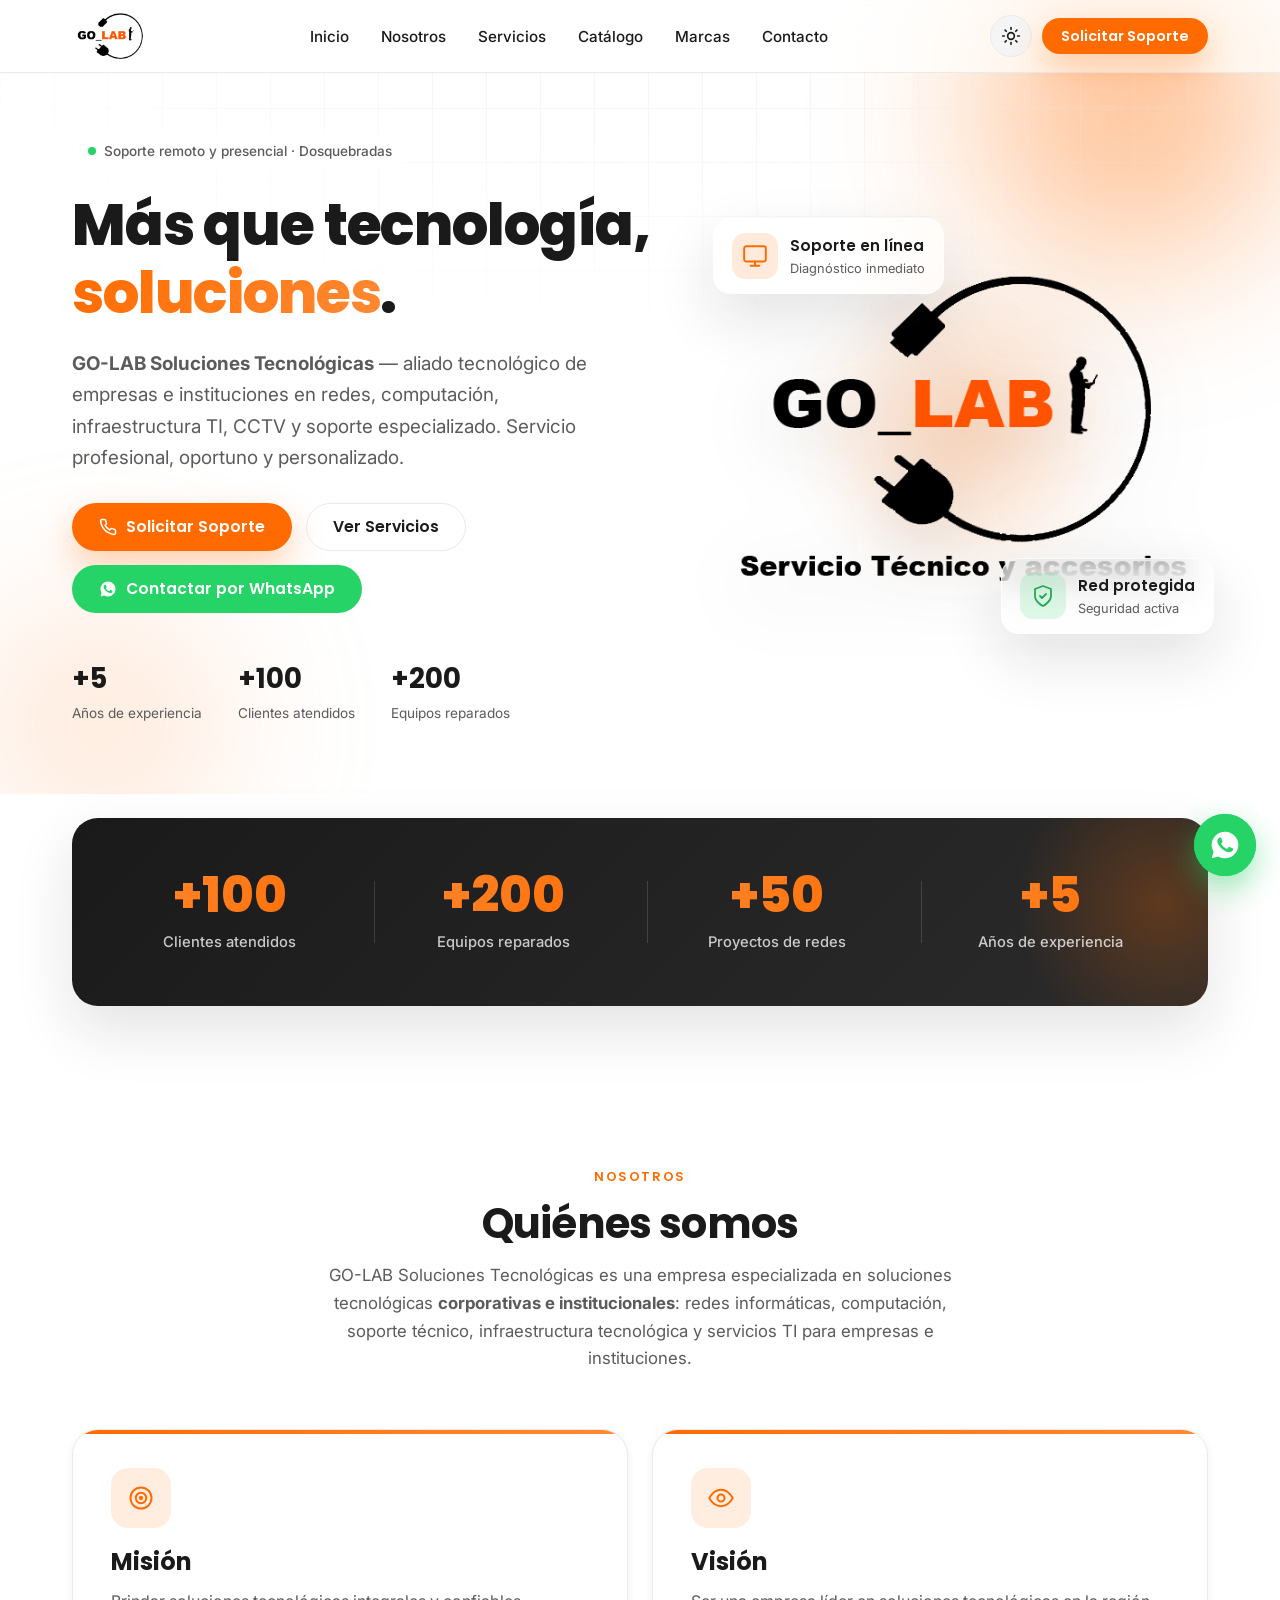
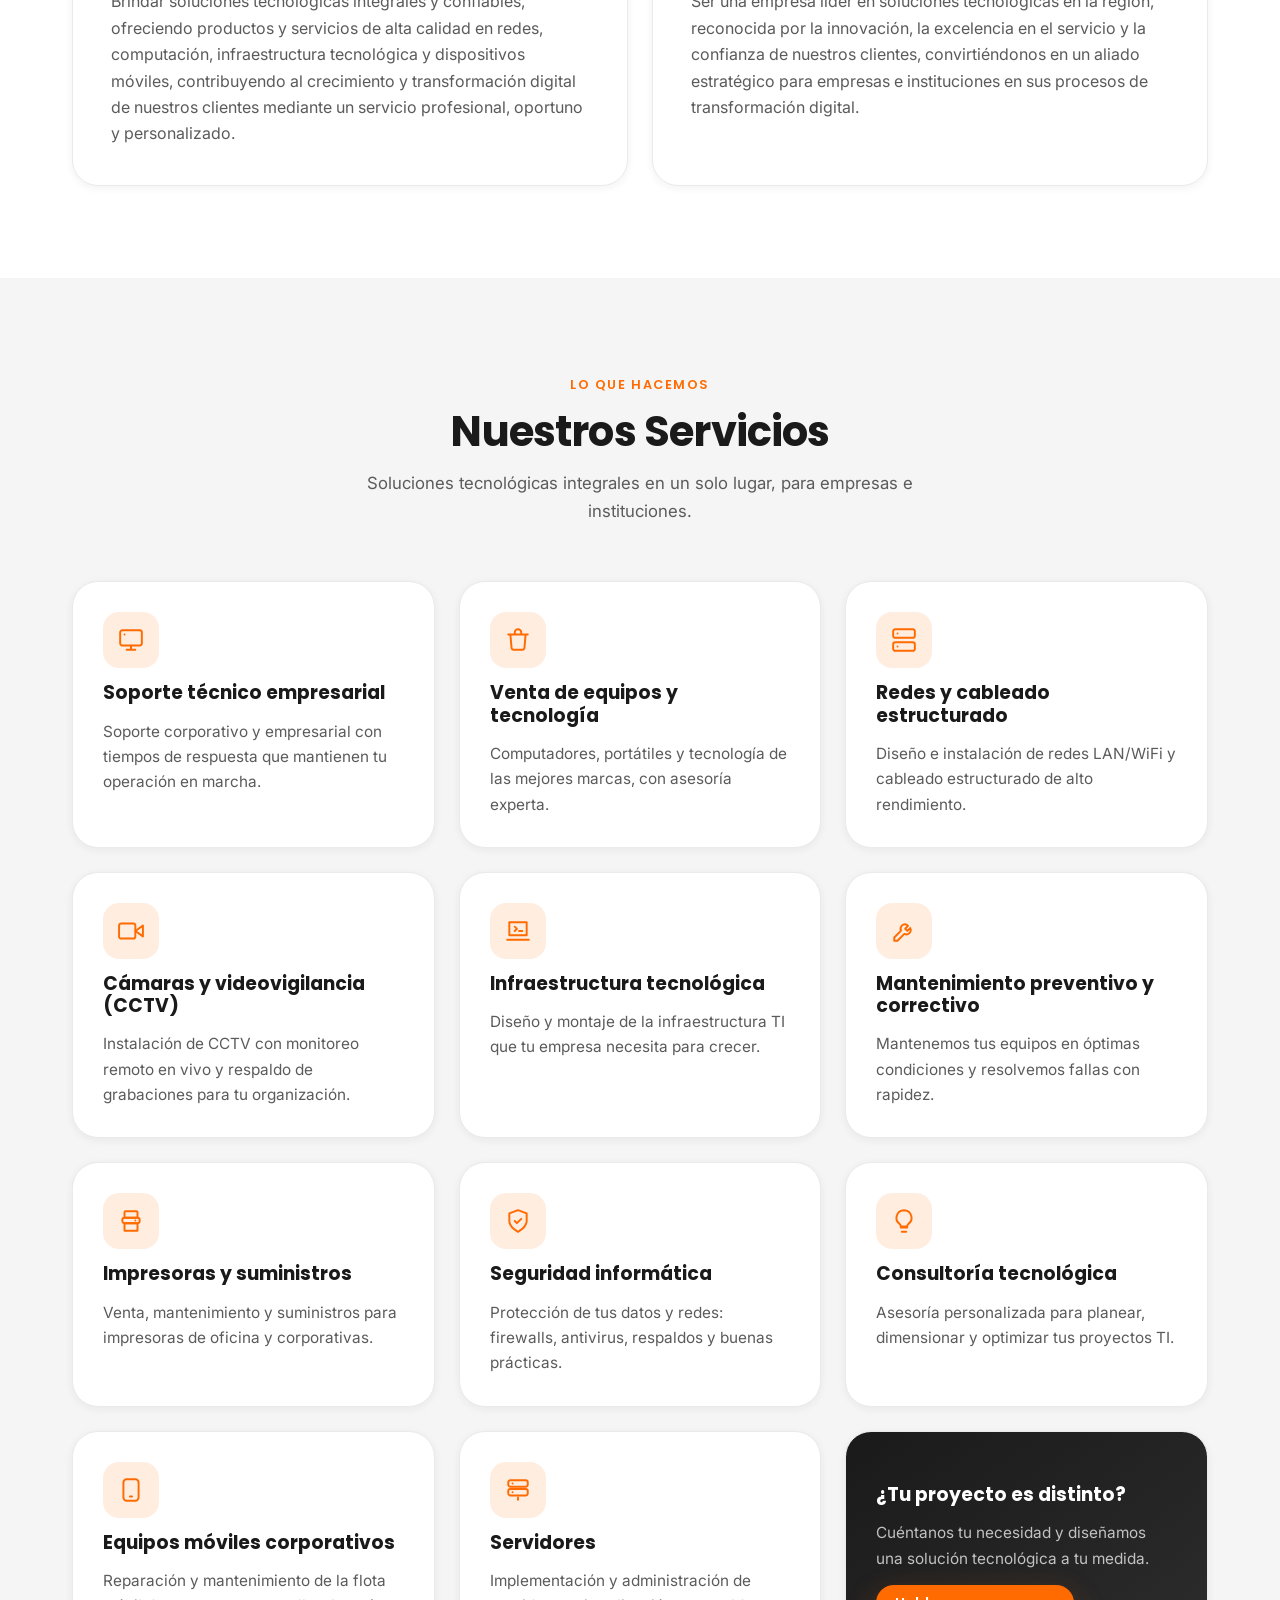
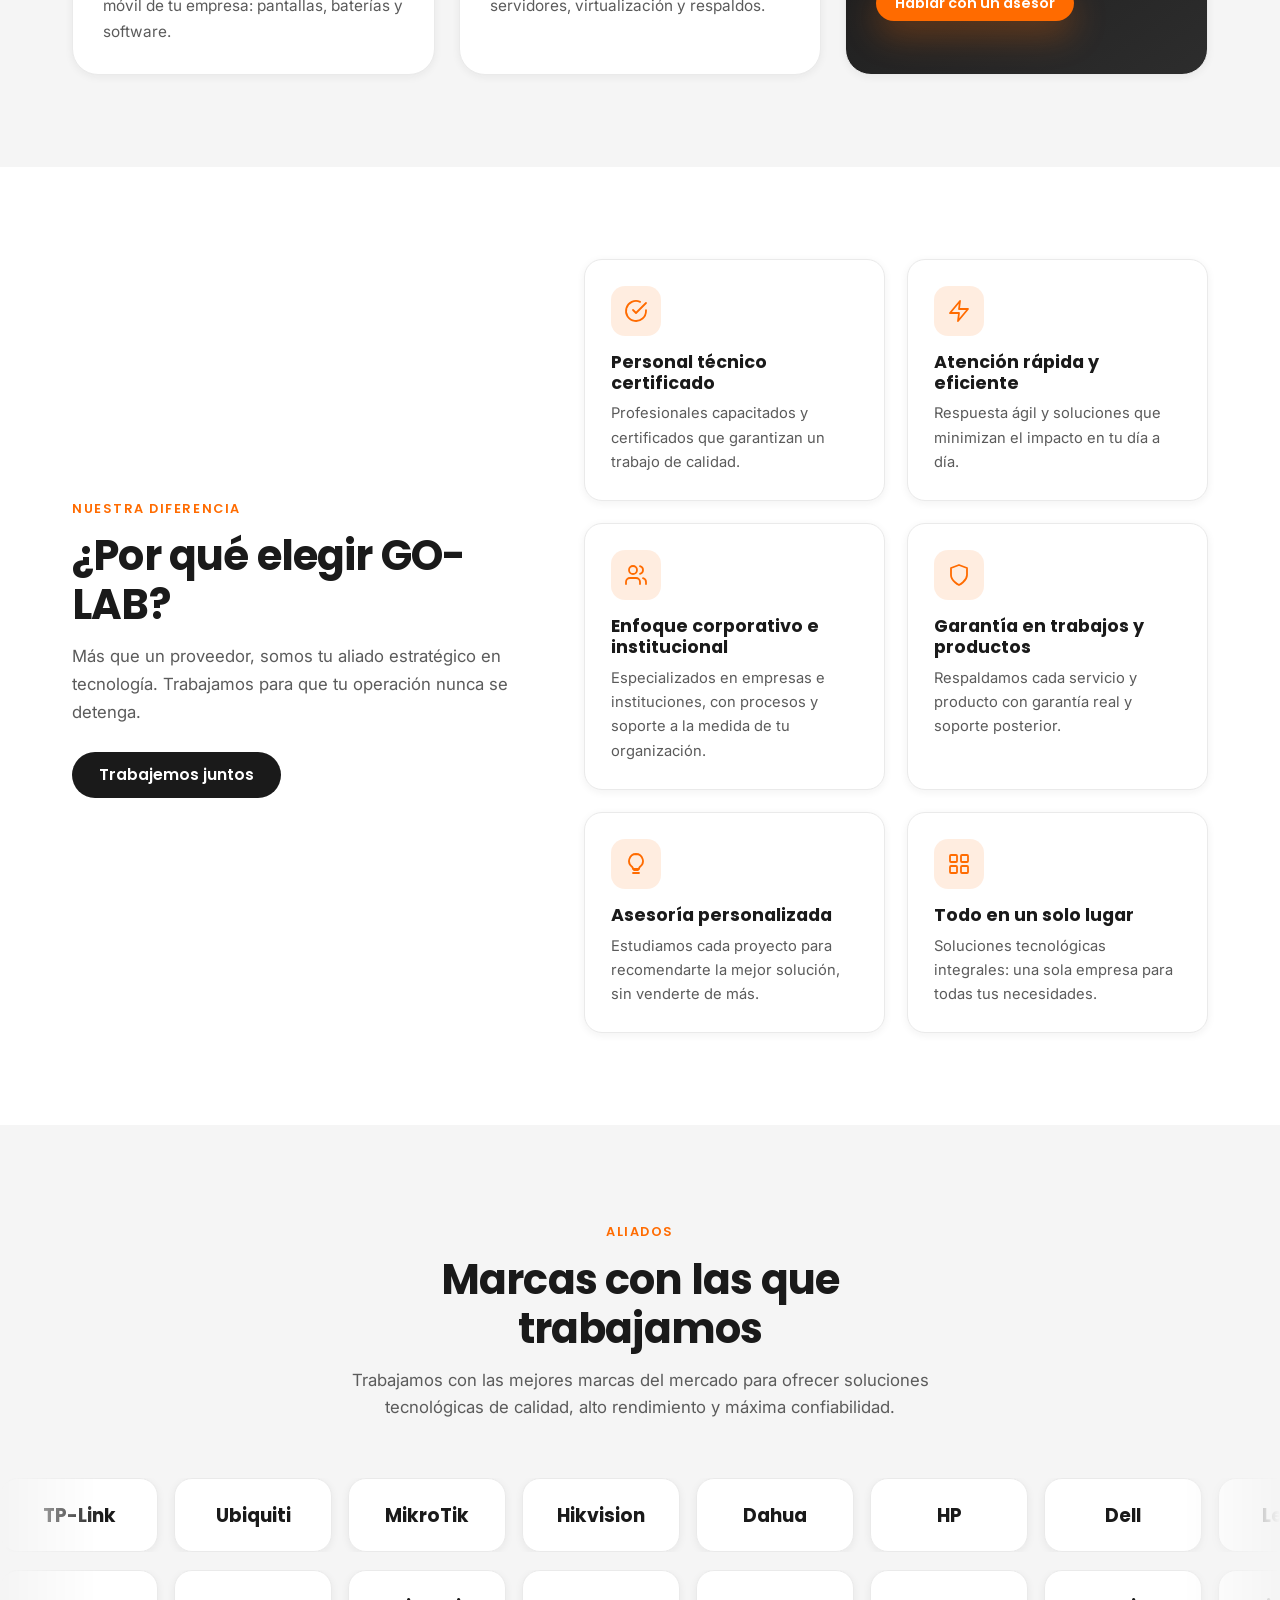
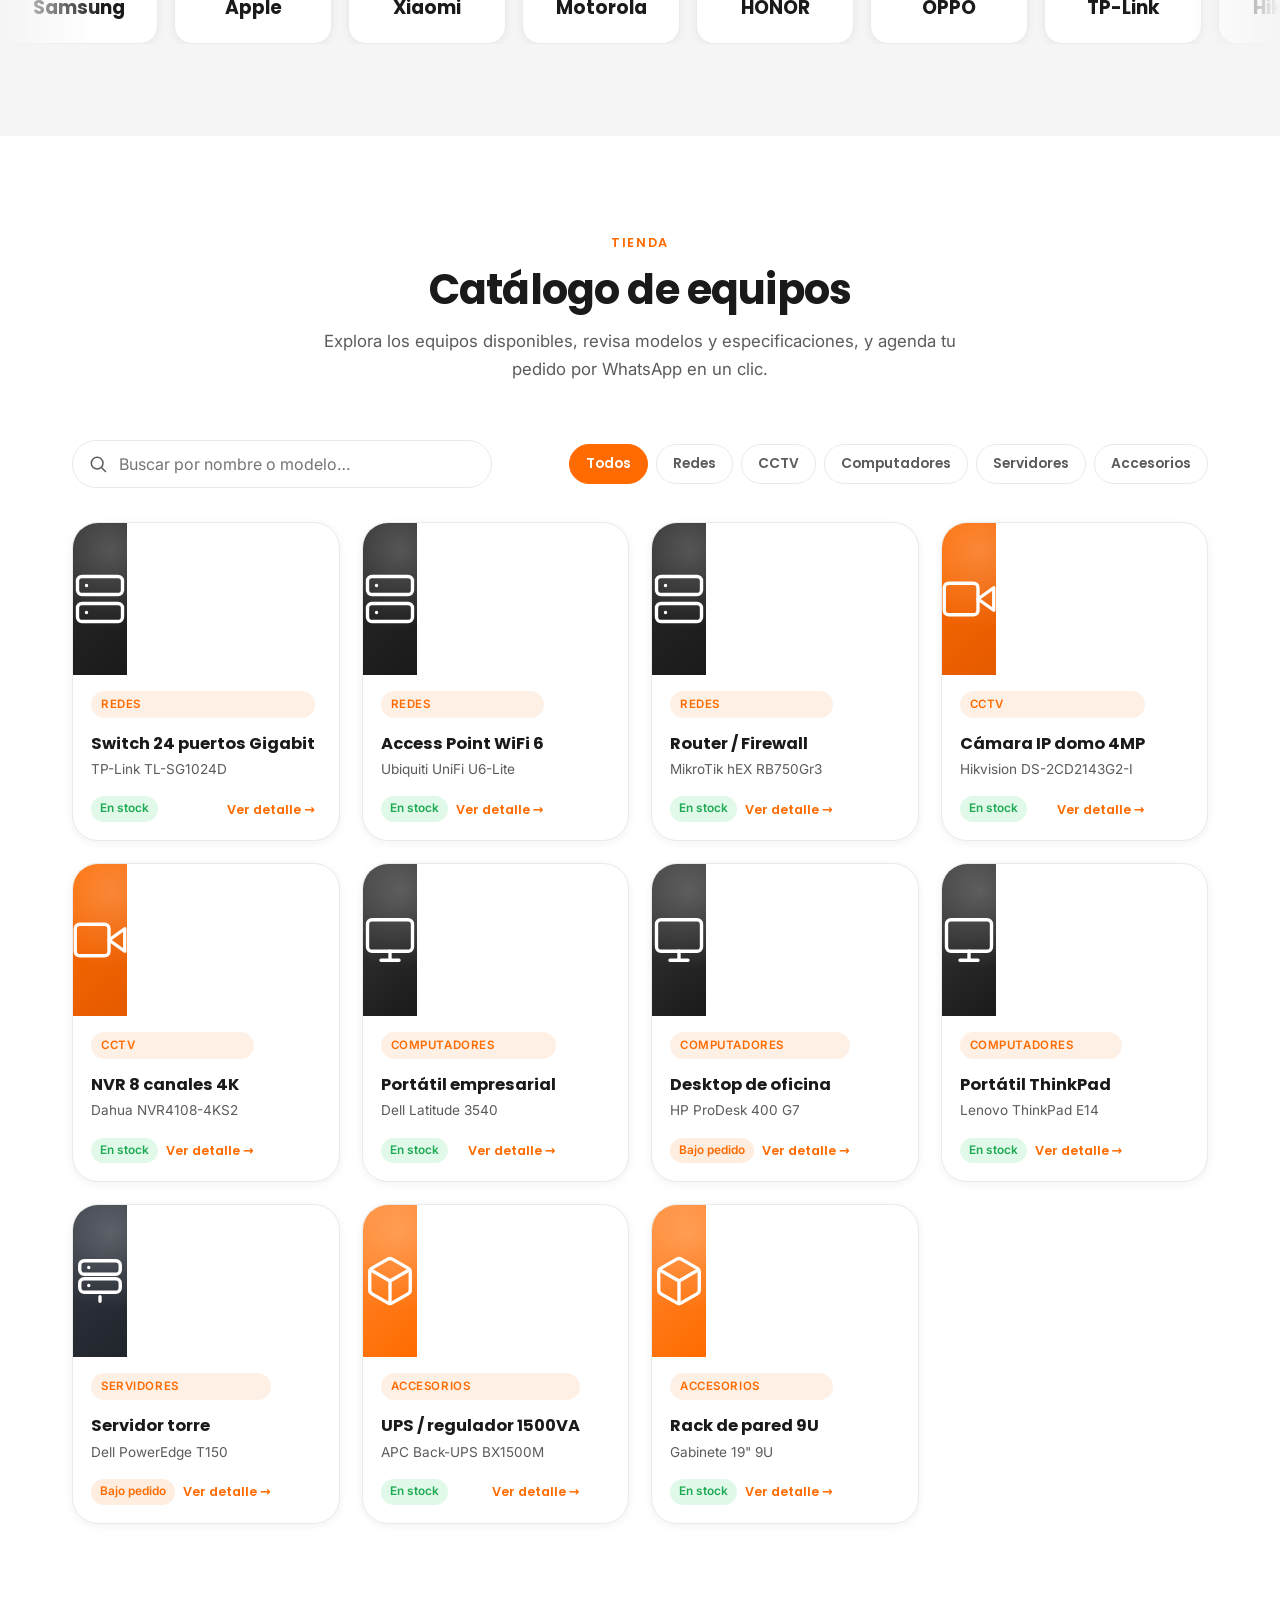
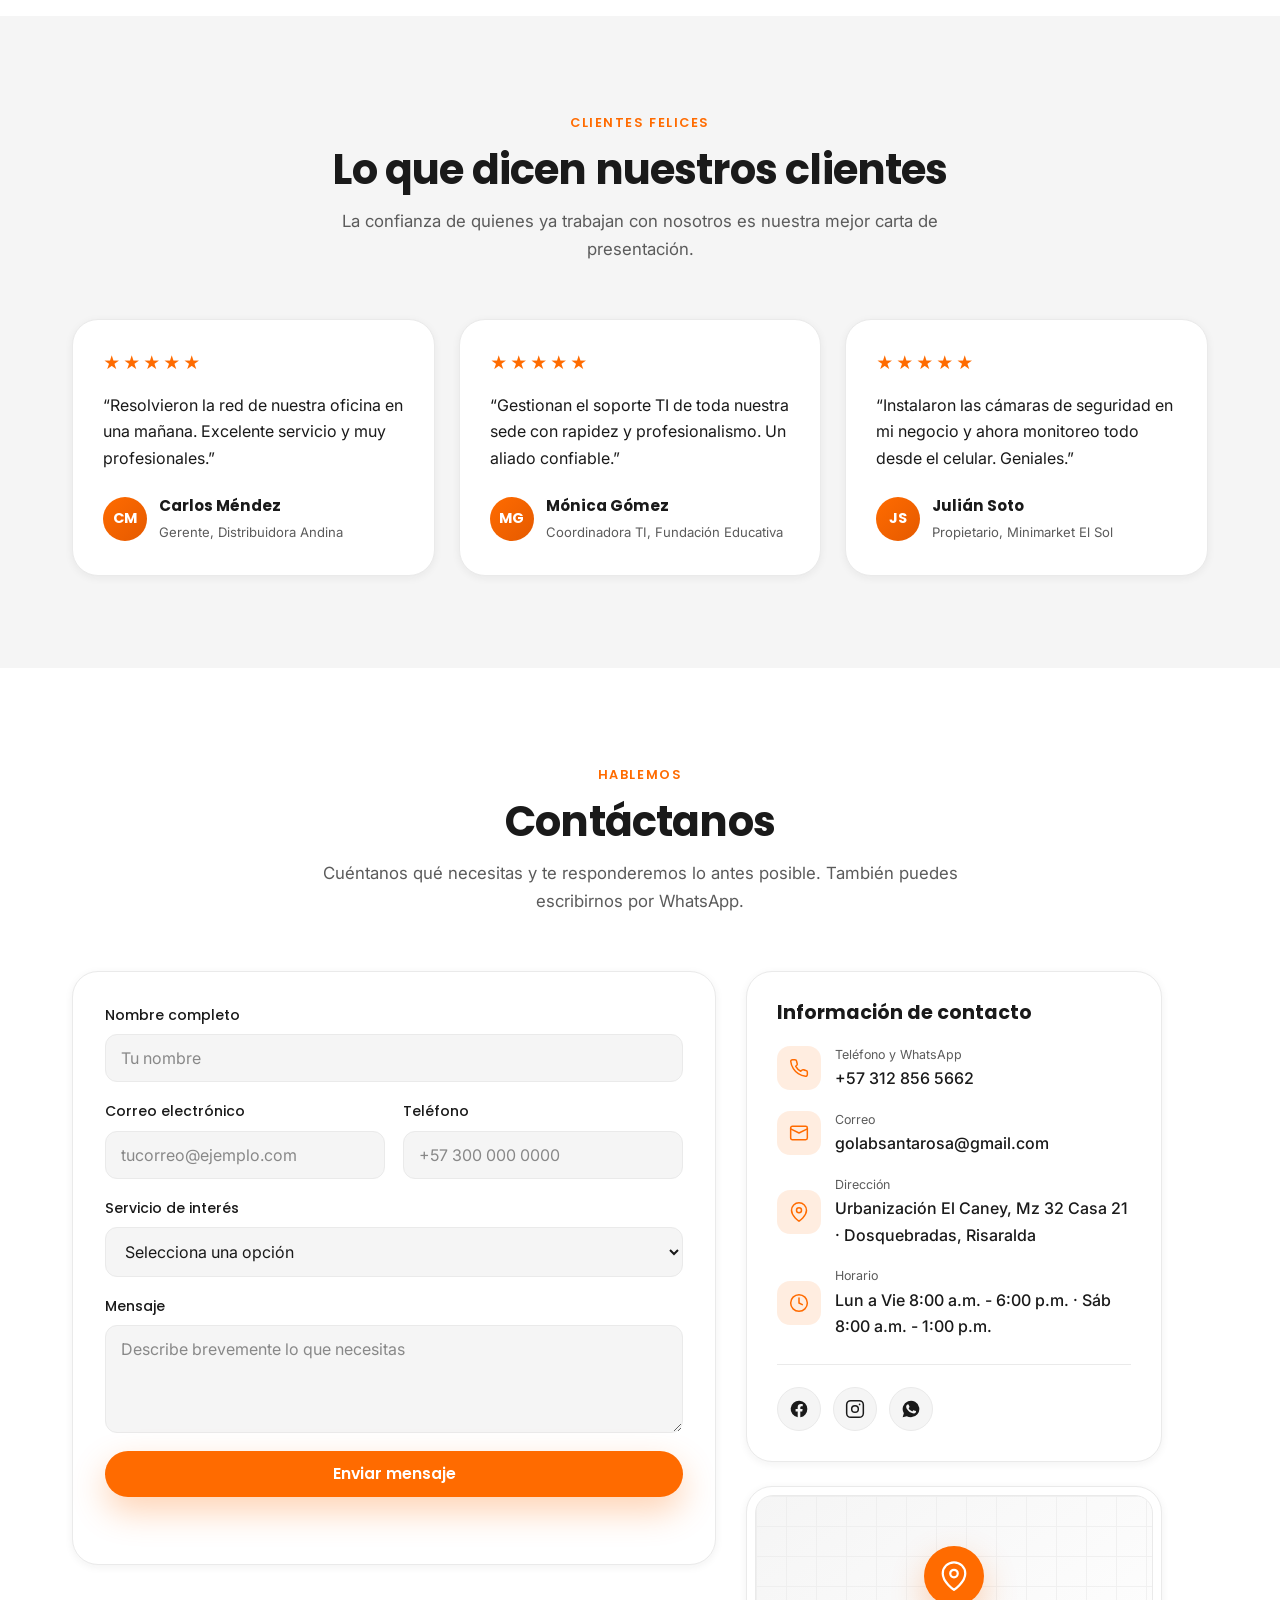
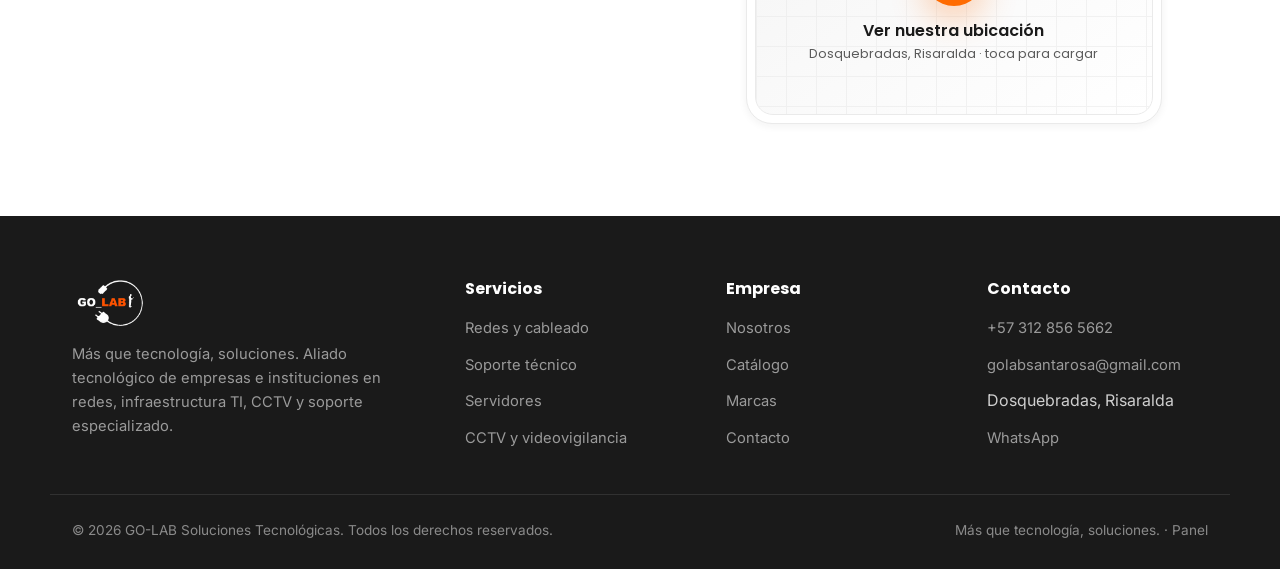
==== index.html @ 3b5069f9 "Sitio web GO-LAB Soluciones Tecnológicas Co-Authored-By: Claude Opus 4.8 <noreply@anthropic.com>" ====
<!DOCTYPE html>
<html lang="es" data-theme="light">
<head>
    <meta charset="UTF-8">
    <meta name="viewport" content="width=device-width, initial-scale=1.0">
    <meta name="theme-color" content="#FF6B00">

    <!-- Marca JS activo + tema guardado lo antes posible (evita destello) -->
    <script>
        (function () {
            var d = document.documentElement;
            d.classList.add('js');
            try {
                var t = localStorage.getItem('golab-theme');
                if (!t) t = window.matchMedia('(prefers-color-scheme: dark)').matches ? 'dark' : 'light';
                d.setAttribute('data-theme', t);
            } catch (e) {}
        })();
    </script>

    <!-- SEO -->
    <title>GO-LAB Soluciones Tecnológicas | Redes, Computación y Soluciones Móviles</title>
    <meta name="description" content="GO-LAB Soluciones Tecnológicas: redes informáticas, computación, soporte técnico, servidores, seguridad informática, reparación de celulares y videovigilancia en Dosquebradas, Risaralda. Más que tecnología, soluciones.">
    <meta name="keywords" content="redes informáticas, soporte técnico, cableado estructurado, servidores, seguridad informática, reparación de celulares, cámaras de seguridad, videovigilancia, Dosquebradas, Risaralda, Pereira, GO-LAB">
    <meta name="author" content="GO-LAB Soluciones Tecnológicas">
    <link rel="canonical" href="https://www.go-lab.com.co/">

    <!-- Open Graph -->
    <meta property="og:type" content="website">
    <meta property="og:title" content="GO-LAB Soluciones Tecnológicas | Más que tecnología, soluciones">
    <meta property="og:description" content="Soluciones tecnológicas corporativas e institucionales: redes, computación, infraestructura, CCTV y servicios TI. Dosquebradas, Risaralda.">
    <meta property="og:locale" content="es_CO">
    <meta property="og:url" content="https://www.go-lab.com.co/">

    <!-- Twitter -->
    <meta name="twitter:card" content="summary_large_image">
    <meta name="twitter:title" content="GO-LAB Soluciones Tecnológicas">
    <meta name="twitter:description" content="Más que tecnología, soluciones.">

    <!-- Favicon (logo GO-LAB) -->
    <link rel="icon" type="image/png" href="assets/img/logo-mark-black.png">

    <!-- Fonts -->
    <link rel="preconnect" href="https://fonts.googleapis.com">
    <link rel="preconnect" href="https://fonts.gstatic.com" crossorigin>
    <link href="https://fonts.googleapis.com/css2?family=Inter:wght@400;500;600;700&family=Poppins:wght@500;600;700;800&display=swap" rel="stylesheet">

    <!-- Styles -->
    <link rel="stylesheet" href="assets/css/styles.css">

    <!-- Structured Data -->
    <script type="application/ld+json">
    {
      "@context": "https://schema.org",
      "@type": "LocalBusiness",
      "name": "GO-LAB Soluciones Tecnológicas",
      "slogan": "Más que tecnología, soluciones.",
      "description": "Empresa especializada en soluciones tecnológicas corporativas e institucionales: redes informáticas, computación, soporte técnico, infraestructura tecnológica, CCTV y servicios TI.",
      "email": "golabsantarosa@gmail.com",
      "telephone": "+573128565662",
      "priceRange": "$$",
      "address": {
        "@type": "PostalAddress",
        "streetAddress": "Urbanización El Caney, Manzana 32 Casa 21",
        "addressLocality": "Dosquebradas",
        "addressRegion": "Risaralda",
        "addressCountry": "CO"
      },
      "openingHoursSpecification": [
        { "@type": "OpeningHoursSpecification", "dayOfWeek": ["Monday","Tuesday","Wednesday","Thursday","Friday"], "opens": "08:00", "closes": "18:00" },
        { "@type": "OpeningHoursSpecification", "dayOfWeek": "Saturday", "opens": "08:00", "closes": "13:00" }
      ]
    }
    </script>
</head>
<body>
    <a class="skip-link" href="#inicio">Saltar al contenido</a>

    <!-- ===== Header / Navegación ===== -->
    <header class="header" id="header">
        <nav class="nav container" aria-label="Navegación principal">
            <a href="#inicio" class="brand" aria-label="GO-LAB Soluciones Tecnológicas - Inicio">
                <img class="brand__logo logo-img--light" src="assets/img/logo-mark-black.png" alt="GO-LAB Soluciones Tecnológicas" width="497" height="297">
                <img class="brand__logo logo-img--dark" src="assets/img/logo-mark-white.png" alt="" aria-hidden="true" width="497" height="297">
            </a>

            <ul class="nav__menu" id="navMenu">
                <li><a href="#inicio" class="nav__link">Inicio</a></li>
                <li><a href="#nosotros" class="nav__link">Nosotros</a></li>
                <li><a href="#servicios" class="nav__link">Servicios</a></li>
                <li><a href="#catalogo" class="nav__link">Catálogo</a></li>
                <li><a href="#marcas" class="nav__link">Marcas</a></li>
                <li><a href="#contacto" class="nav__link">Contacto</a></li>
            </ul>

            <div class="nav__actions">
                <button class="theme-toggle" id="themeToggle" type="button" aria-label="Cambiar tema claro/oscuro" title="Cambiar tema">
                    <svg class="icon-sun" viewBox="0 0 24 24" width="20" height="20" fill="none" stroke="currentColor" stroke-width="2" stroke-linecap="round"><circle cx="12" cy="12" r="4"/><path d="M12 2v2M12 20v2M4.9 4.9l1.4 1.4M17.7 17.7l1.4 1.4M2 12h2M20 12h2M4.9 19.1l1.4-1.4M17.7 6.3l1.4-1.4"/></svg>
                    <svg class="icon-moon" viewBox="0 0 24 24" width="20" height="20" fill="none" stroke="currentColor" stroke-width="2" stroke-linecap="round" stroke-linejoin="round"><path d="M21 12.8A9 9 0 1 1 11.2 3a7 7 0 0 0 9.8 9.8z"/></svg>
                </button>
                <a href="#contacto" class="btn btn--primary btn--sm nav__cta">Solicitar Soporte</a>
                <button class="nav__toggle" id="navToggle" type="button" aria-label="Abrir menú" aria-expanded="false" aria-controls="navMenu">
                    <span></span><span></span><span></span>
                </button>
            </div>
        </nav>
    </header>

    <main>
        <!-- ===== Hero ===== -->
        <section class="hero" id="inicio">
            <div class="hero__bg" aria-hidden="true">
                <span class="blob blob--1"></span>
                <span class="blob blob--2"></span>
                <span class="grid-overlay"></span>
            </div>

            <div class="container hero__inner">
                <div class="hero__content reveal">
                    <span class="badge">
                        <span class="badge__dot"></span> Soporte remoto y presencial · Dosquebradas
                    </span>
                    <h1 class="hero__title">
                        Más que tecnología, <span class="text-gradient">soluciones</span>.
                    </h1>
                    <p class="hero__subtitle">
                        <strong>GO-LAB Soluciones Tecnológicas</strong> — aliado tecnológico de empresas e instituciones en redes, computación, infraestructura TI, CCTV y soporte especializado. Servicio profesional, oportuno y personalizado.
                    </p>
                    <div class="hero__actions">
                        <a href="#contacto" class="btn btn--primary">
                            <svg viewBox="0 0 24 24" width="18" height="18" fill="none" stroke="currentColor" stroke-width="2" stroke-linecap="round" stroke-linejoin="round"><path d="M22 16.92v3a2 2 0 0 1-2.18 2 19.79 19.79 0 0 1-8.63-3.07 19.5 19.5 0 0 1-6-6 19.79 19.79 0 0 1-3.07-8.67A2 2 0 0 1 4.11 2h3a2 2 0 0 1 2 1.72c.13.96.36 1.9.7 2.81a2 2 0 0 1-.45 2.11L8.09 9.91a16 16 0 0 0 6 6l1.27-1.27a2 2 0 0 1 2.11-.45c.9.34 1.85.57 2.81.7A2 2 0 0 1 22 16.92z"/></svg>
                            Solicitar Soporte
                        </a>
                        <a href="#servicios" class="btn btn--ghost">Ver Servicios</a>
                        <a href="https://wa.me/573128565662?text=Hola,%20estoy%20interesado%20en%20sus%20servicios%20tecnológicos." target="_blank" rel="noopener" class="btn btn--whatsapp">
                            <svg viewBox="0 0 24 24" width="18" height="18" fill="currentColor" aria-hidden="true"><path d="M17.47 14.38c-.3-.15-1.74-.86-2-.95-.27-.1-.46-.15-.65.15-.2.3-.75.94-.92 1.13-.17.2-.34.22-.63.07-.3-.15-1.25-.46-2.38-1.47-.88-.78-1.47-1.75-1.64-2.05-.17-.3-.02-.46.13-.6.13-.14.3-.34.45-.52.15-.17.2-.3.3-.5.1-.2.05-.37-.02-.52-.08-.15-.65-1.58-.9-2.16-.24-.57-.48-.5-.65-.5h-.56c-.2 0-.5.07-.77.37-.26.3-1.01.99-1.01 2.41 0 1.42 1.04 2.8 1.18 2.99.15.2 2.05 3.12 4.96 4.38.69.3 1.23.48 1.65.62.7.22 1.33.19 1.83.12.56-.09 1.74-.71 1.98-1.4.25-.69.25-1.28.17-1.4-.07-.13-.27-.2-.56-.35zM12 22a10 10 0 0 1-5.1-1.39L2 22l1.41-4.86A10 10 0 1 1 12 22z"/></svg>
                            Contactar por WhatsApp
                        </a>
                    </div>

                    <ul class="hero__stats">
                        <li><strong>+5</strong><span>Años de experiencia</span></li>
                        <li><strong>+100</strong><span>Clientes atendidos</span></li>
                        <li><strong>+200</strong><span>Equipos reparados</span></li>
                    </ul>
                </div>

                <div class="hero__visual reveal">
                    <div class="logo-emblem">
                        <span class="logo-emblem__glow" aria-hidden="true"></span>
                        <img class="logo-emblem__img logo-img--light" src="assets/img/logo-full-black.png" alt="GO-LAB Soluciones Tecnológicas — Servicio Técnico y accesorios" width="497" height="340">
                        <img class="logo-emblem__img logo-img--dark" src="assets/img/logo-full-white.png" alt="" aria-hidden="true" width="497" height="340">
                    </div>

                    <div class="glass-card glass-card--float">
                        <div class="glass-card__icon">
                            <svg viewBox="0 0 24 24" width="26" height="26" fill="none" stroke="currentColor" stroke-width="1.8" stroke-linecap="round" stroke-linejoin="round"><rect x="2" y="3" width="20" height="14" rx="2"/><path d="M8 21h8M12 17v4"/></svg>
                        </div>
                        <div>
                            <p class="glass-card__title">Soporte en línea</p>
                            <p class="glass-card__text">Diagnóstico inmediato</p>
                        </div>
                    </div>

                    <div class="glass-card glass-card--float glass-card--secured">
                        <div class="glass-card__icon glass-card__icon--green">
                            <svg viewBox="0 0 24 24" width="24" height="24" fill="none" stroke="currentColor" stroke-width="1.8" stroke-linecap="round" stroke-linejoin="round"><path d="M12 22s8-4 8-10V5l-8-3-8 3v7c0 6 8 10 8 10z"/><path d="M9 12l2 2 4-4"/></svg>
                        </div>
                        <div>
                            <p class="glass-card__title">Red protegida</p>
                            <p class="glass-card__text">Seguridad activa</p>
                        </div>
                    </div>
                </div>
            </div>
        </section>

        <!-- ===== Estadísticas animadas ===== -->
        <section class="stats-section" aria-label="Cifras de GO-LAB">
            <div class="container">
                <div class="stats-grid">
                    <div class="stat reveal">
                        <span class="stat__num" data-count="100" data-prefix="+">0</span>
                        <span class="stat__label">Clientes atendidos</span>
                    </div>
                    <div class="stat reveal">
                        <span class="stat__num" data-count="200" data-prefix="+">0</span>
                        <span class="stat__label">Equipos reparados</span>
                    </div>
                    <div class="stat reveal">
                        <span class="stat__num" data-count="50" data-prefix="+">0</span>
                        <span class="stat__label">Proyectos de redes</span>
                    </div>
                    <div class="stat reveal">
                        <span class="stat__num" data-count="5" data-prefix="+">0</span>
                        <span class="stat__label">Años de experiencia</span>
                    </div>
                </div>
            </div>
        </section>

        <!-- ===== Nosotros (Misión / Visión) ===== -->
        <section class="section" id="nosotros">
            <div class="container">
                <header class="section__head reveal">
                    <span class="eyebrow">Nosotros</span>
                    <h2 class="section__title">Quiénes somos</h2>
                    <p class="section__subtitle">GO-LAB Soluciones Tecnológicas es una empresa especializada en soluciones tecnológicas <strong>corporativas e institucionales</strong>: redes informáticas, computación, soporte técnico, infraestructura tecnológica y servicios TI para empresas e instituciones.</p>
                </header>

                <div class="grid grid--mv">
                    <article class="card mv-card reveal">
                        <span class="mv-card__icon">
                            <svg viewBox="0 0 24 24" width="28" height="28" fill="none" stroke="currentColor" stroke-width="1.7" stroke-linecap="round" stroke-linejoin="round"><circle cx="12" cy="12" r="9"/><circle cx="12" cy="12" r="4.5"/><circle cx="12" cy="12" r="1"/></svg>
                        </span>
                        <h3>Misión</h3>
                        <p>Brindar soluciones tecnológicas integrales y confiables, ofreciendo productos y servicios de alta calidad en redes, computación, infraestructura tecnológica y dispositivos móviles, contribuyendo al crecimiento y transformación digital de nuestros clientes mediante un servicio profesional, oportuno y personalizado.</p>
                    </article>

                    <article class="card mv-card reveal">
                        <span class="mv-card__icon">
                            <svg viewBox="0 0 24 24" width="28" height="28" fill="none" stroke="currentColor" stroke-width="1.7" stroke-linecap="round" stroke-linejoin="round"><path d="M2 12s3.5-7 10-7 10 7 10 7-3.5 7-10 7-10-7-10-7z"/><circle cx="12" cy="12" r="3"/></svg>
                        </span>
                        <h3>Visión</h3>
                        <p>Ser una empresa líder en soluciones tecnológicas en la región, reconocida por la innovación, la excelencia en el servicio y la confianza de nuestros clientes, convirtiéndonos en un aliado estratégico para empresas e instituciones en sus procesos de transformación digital.</p>
                    </article>
                </div>
            </div>
        </section>

        <!-- ===== Servicios ===== -->
        <section class="section section--alt" id="servicios">
            <div class="container">
                <header class="section__head reveal">
                    <span class="eyebrow">Lo que hacemos</span>
                    <h2 class="section__title">Nuestros Servicios</h2>
                    <p class="section__subtitle">Soluciones tecnológicas integrales en un solo lugar, para empresas e instituciones.</p>
                </header>

                <div class="grid grid--services">
                    <article class="card service-card reveal">
                        <span class="service-card__icon">
                            <svg viewBox="0 0 24 24" width="26" height="26" fill="none" stroke="currentColor" stroke-width="1.8" stroke-linecap="round" stroke-linejoin="round"><rect x="2" y="3" width="20" height="14" rx="2"/><path d="M8 21h8M12 17v4"/><path d="M6 7h.01"/></svg>
                        </span>
                        <h3 class="service-card__title">Soporte técnico empresarial</h3>
                        <p>Soporte corporativo y empresarial con tiempos de respuesta que mantienen tu operación en marcha.</p>
                    </article>

                    <article class="card service-card reveal">
                        <span class="service-card__icon">
                            <svg viewBox="0 0 24 24" width="26" height="26" fill="none" stroke="currentColor" stroke-width="1.8" stroke-linecap="round" stroke-linejoin="round"><path d="M3 7h18M5 7l1 12a2 2 0 0 0 2 2h8a2 2 0 0 0 2-2l1-12M9 7V5a3 3 0 0 1 6 0v2"/></svg>
                        </span>
                        <h3 class="service-card__title">Venta de equipos y tecnología</h3>
                        <p>Computadores, portátiles y tecnología de las mejores marcas, con asesoría experta.</p>
                    </article>

                    <article class="card service-card reveal">
                        <span class="service-card__icon">
                            <svg viewBox="0 0 24 24" width="26" height="26" fill="none" stroke="currentColor" stroke-width="1.8" stroke-linecap="round" stroke-linejoin="round"><rect x="2" y="2" width="20" height="8" rx="2"/><rect x="2" y="14" width="20" height="8" rx="2"/><path d="M6 6h.01M6 18h.01"/></svg>
                        </span>
                        <h3 class="service-card__title">Redes y cableado estructurado</h3>
                        <p>Diseño e instalación de redes LAN/WiFi y cableado estructurado de alto rendimiento.</p>
                    </article>

                    <article class="card service-card reveal">
                        <span class="service-card__icon">
                            <svg viewBox="0 0 24 24" width="26" height="26" fill="none" stroke="currentColor" stroke-width="1.8" stroke-linecap="round" stroke-linejoin="round"><path d="M23 7l-7 5 7 5V7z"/><rect x="1" y="5" width="15" height="14" rx="2"/></svg>
                        </span>
                        <h3 class="service-card__title">Cámaras y videovigilancia (CCTV)</h3>
                        <p>Instalación de CCTV con monitoreo remoto en vivo y respaldo de grabaciones para tu organización.</p>
                    </article>

                    <article class="card service-card reveal">
                        <span class="service-card__icon">
                            <svg viewBox="0 0 24 24" width="26" height="26" fill="none" stroke="currentColor" stroke-width="1.8" stroke-linecap="round" stroke-linejoin="round"><path d="M4 4h16v12H4z"/><path d="M2 20h20M9 8l2 2-2 2M13 12h3"/></svg>
                        </span>
                        <h3 class="service-card__title">Infraestructura tecnológica</h3>
                        <p>Diseño y montaje de la infraestructura TI que tu empresa necesita para crecer.</p>
                    </article>

                    <article class="card service-card reveal">
                        <span class="service-card__icon">
                            <svg viewBox="0 0 24 24" width="26" height="26" fill="none" stroke="currentColor" stroke-width="1.8" stroke-linecap="round" stroke-linejoin="round"><path d="M14.7 6.3a4 4 0 0 0-5.4 5.4L3 18v3h3l6.3-6.3a4 4 0 0 0 5.4-5.4l-2.6 2.6-2-2 2.6-2.6z"/></svg>
                        </span>
                        <h3 class="service-card__title">Mantenimiento preventivo y correctivo</h3>
                        <p>Mantenemos tus equipos en óptimas condiciones y resolvemos fallas con rapidez.</p>
                    </article>

                    <article class="card service-card reveal">
                        <span class="service-card__icon">
                            <svg viewBox="0 0 24 24" width="26" height="26" fill="none" stroke="currentColor" stroke-width="1.8" stroke-linecap="round" stroke-linejoin="round"><rect x="6" y="3" width="12" height="6" rx="1"/><path d="M6 14h12v7H6z"/><rect x="4" y="9" width="16" height="5" rx="2"/><path d="M16 11.5h.01"/></svg>
                        </span>
                        <h3 class="service-card__title">Impresoras y suministros</h3>
                        <p>Venta, mantenimiento y suministros para impresoras de oficina y corporativas.</p>
                    </article>

                    <article class="card service-card reveal">
                        <span class="service-card__icon">
                            <svg viewBox="0 0 24 24" width="26" height="26" fill="none" stroke="currentColor" stroke-width="1.8" stroke-linecap="round" stroke-linejoin="round"><path d="M12 22s8-4 8-10V5l-8-3-8 3v7c0 6 8 10 8 10z"/><path d="M9 12l2 2 4-4"/></svg>
                        </span>
                        <h3 class="service-card__title">Seguridad informática</h3>
                        <p>Protección de tus datos y redes: firewalls, antivirus, respaldos y buenas prácticas.</p>
                    </article>

                    <article class="card service-card reveal">
                        <span class="service-card__icon">
                            <svg viewBox="0 0 24 24" width="26" height="26" fill="none" stroke="currentColor" stroke-width="1.8" stroke-linecap="round" stroke-linejoin="round"><path d="M9 18h6M10 22h4M12 2a7 7 0 0 0-4 12.7c.6.5 1 1.3 1 2.3h6c0-1 .4-1.8 1-2.3A7 7 0 0 0 12 2z"/></svg>
                        </span>
                        <h3 class="service-card__title">Consultoría tecnológica</h3>
                        <p>Asesoría personalizada para planear, dimensionar y optimizar tus proyectos TI.</p>
                    </article>

                    <article class="card service-card reveal">
                        <span class="service-card__icon">
                            <svg viewBox="0 0 24 24" width="26" height="26" fill="none" stroke="currentColor" stroke-width="1.8" stroke-linecap="round" stroke-linejoin="round"><rect x="5" y="2" width="14" height="20" rx="3"/><path d="M11 18h2"/></svg>
                        </span>
                        <h3 class="service-card__title">Equipos móviles corporativos</h3>
                        <p>Reparación y mantenimiento de la flota móvil de tu empresa: pantallas, baterías y software.</p>
                    </article>

                    <article class="card service-card reveal">
                        <span class="service-card__icon">
                            <svg viewBox="0 0 24 24" width="26" height="26" fill="none" stroke="currentColor" stroke-width="1.8" stroke-linecap="round" stroke-linejoin="round"><rect x="3" y="3" width="18" height="6" rx="2"/><rect x="3" y="11" width="18" height="6" rx="2"/><path d="M7 6h.01M7 14h.01M12 19v2"/></svg>
                        </span>
                        <h3 class="service-card__title">Servidores</h3>
                        <p>Implementación y administración de servidores, virtualización y respaldos.</p>
                    </article>

                    <article class="card service-card service-card--cta reveal">
                        <h3 class="service-card__title">¿Tu proyecto es distinto?</h3>
                        <p>Cuéntanos tu necesidad y diseñamos una solución tecnológica a tu medida.</p>
                        <a href="https://wa.me/573128565662?text=Hola,%20estoy%20interesado%20en%20sus%20servicios%20tecnológicos." target="_blank" rel="noopener" class="btn btn--primary btn--sm">Hablar con un asesor</a>
                    </article>
                </div>
            </div>
        </section>

        <!-- ===== ¿Por qué elegirnos? ===== -->
        <section class="section" id="porque">
            <div class="container why">
                <div class="why__intro reveal">
                    <span class="eyebrow">Nuestra diferencia</span>
                    <h2 class="section__title">¿Por qué elegir GO-LAB?</h2>
                    <p class="section__subtitle">Más que un proveedor, somos tu aliado estratégico en tecnología. Trabajamos para que tu operación nunca se detenga.</p>
                    <a href="#contacto" class="btn btn--dark">Trabajemos juntos</a>
                </div>

                <div class="why__grid">
                    <article class="feature reveal">
                        <span class="feature__icon"><svg viewBox="0 0 24 24" width="24" height="24" fill="none" stroke="currentColor" stroke-width="1.8" stroke-linecap="round" stroke-linejoin="round"><path d="M22 11.08V12a10 10 0 1 1-5.93-9.14"/><path d="M22 4 12 14.01l-3-3"/></svg></span>
                        <h3>Personal técnico certificado</h3>
                        <p>Profesionales capacitados y certificados que garantizan un trabajo de calidad.</p>
                    </article>
                    <article class="feature reveal">
                        <span class="feature__icon"><svg viewBox="0 0 24 24" width="24" height="24" fill="none" stroke="currentColor" stroke-width="1.8" stroke-linecap="round" stroke-linejoin="round"><path d="M13 2 3 14h9l-1 8 10-12h-9l1-8z"/></svg></span>
                        <h3>Atención rápida y eficiente</h3>
                        <p>Respuesta ágil y soluciones que minimizan el impacto en tu día a día.</p>
                    </article>
                    <article class="feature reveal">
                        <span class="feature__icon"><svg viewBox="0 0 24 24" width="24" height="24" fill="none" stroke="currentColor" stroke-width="1.8" stroke-linecap="round" stroke-linejoin="round"><path d="M16 21v-2a4 4 0 0 0-4-4H6a4 4 0 0 0-4 4v2"/><circle cx="9" cy="7" r="4"/><path d="M22 21v-2a4 4 0 0 0-3-3.87M16 3.13a4 4 0 0 1 0 7.75"/></svg></span>
                        <h3>Enfoque corporativo e institucional</h3>
                        <p>Especializados en empresas e instituciones, con procesos y soporte a la medida de tu organización.</p>
                    </article>
                    <article class="feature reveal">
                        <span class="feature__icon"><svg viewBox="0 0 24 24" width="24" height="24" fill="none" stroke="currentColor" stroke-width="1.8" stroke-linecap="round" stroke-linejoin="round"><path d="M12 22s8-4 8-10V5l-8-3-8 3v7c0 6 8 10 8 10z"/></svg></span>
                        <h3>Garantía en trabajos y productos</h3>
                        <p>Respaldamos cada servicio y producto con garantía real y soporte posterior.</p>
                    </article>
                    <article class="feature reveal">
                        <span class="feature__icon"><svg viewBox="0 0 24 24" width="24" height="24" fill="none" stroke="currentColor" stroke-width="1.8" stroke-linecap="round" stroke-linejoin="round"><path d="M12 2a7 7 0 0 0-4 12.7c.6.5 1 1.3 1 2.3h6c0-1 .4-1.8 1-2.3A7 7 0 0 0 12 2zM9 21h6M10 18h4"/></svg></span>
                        <h3>Asesoría personalizada</h3>
                        <p>Estudiamos cada proyecto para recomendarte la mejor solución, sin venderte de más.</p>
                    </article>
                    <article class="feature reveal">
                        <span class="feature__icon"><svg viewBox="0 0 24 24" width="24" height="24" fill="none" stroke="currentColor" stroke-width="1.8" stroke-linecap="round" stroke-linejoin="round"><rect x="3" y="3" width="7" height="7" rx="1"/><rect x="14" y="3" width="7" height="7" rx="1"/><rect x="14" y="14" width="7" height="7" rx="1"/><rect x="3" y="14" width="7" height="7" rx="1"/></svg></span>
                        <h3>Todo en un solo lugar</h3>
                        <p>Soluciones tecnológicas integrales: una sola empresa para todas tus necesidades.</p>
                    </article>
                </div>
            </div>
        </section>

        <!-- ===== Marcas ===== -->
        <section class="section section--alt" id="marcas">
            <div class="container">
                <header class="section__head reveal">
                    <span class="eyebrow">Aliados</span>
                    <h2 class="section__title">Marcas con las que trabajamos</h2>
                    <p class="section__subtitle">Trabajamos con las mejores marcas del mercado para ofrecer soluciones tecnológicas de calidad, alto rendimiento y máxima confiabilidad.</p>
                </header>
            </div>

            <div class="brands reveal">
                <div class="brands__row">
                    <div class="brands__track">
                        <span class="brand-chip">TP-Link</span><span class="brand-chip">Ubiquiti</span><span class="brand-chip">MikroTik</span><span class="brand-chip">Hikvision</span><span class="brand-chip">Dahua</span><span class="brand-chip">HP</span><span class="brand-chip">Dell</span><span class="brand-chip">Lenovo</span><span class="brand-chip">ASUS</span><span class="brand-chip">Acer</span><span class="brand-chip">MSI</span>
                        <span class="brand-chip">TP-Link</span><span class="brand-chip">Ubiquiti</span><span class="brand-chip">MikroTik</span><span class="brand-chip">Hikvision</span><span class="brand-chip">Dahua</span><span class="brand-chip">HP</span><span class="brand-chip">Dell</span><span class="brand-chip">Lenovo</span><span class="brand-chip">ASUS</span><span class="brand-chip">Acer</span><span class="brand-chip">MSI</span>
                    </div>
                </div>
                <div class="brands__row">
                    <div class="brands__track brands__track--reverse">
                        <span class="brand-chip">Samsung</span><span class="brand-chip">Apple</span><span class="brand-chip">Xiaomi</span><span class="brand-chip">Motorola</span><span class="brand-chip">HONOR</span><span class="brand-chip">OPPO</span><span class="brand-chip">TP-Link</span><span class="brand-chip">Hikvision</span><span class="brand-chip">Dell</span><span class="brand-chip">Lenovo</span><span class="brand-chip">HP</span>
                        <span class="brand-chip">Samsung</span><span class="brand-chip">Apple</span><span class="brand-chip">Xiaomi</span><span class="brand-chip">Motorola</span><span class="brand-chip">HONOR</span><span class="brand-chip">OPPO</span><span class="brand-chip">TP-Link</span><span class="brand-chip">Hikvision</span><span class="brand-chip">Dell</span><span class="brand-chip">Lenovo</span><span class="brand-chip">HP</span>
                    </div>
                </div>
            </div>
        </section>

        <!-- ===== Catálogo de equipos en stock ===== -->
        <section class="section" id="catalogo">
            <div class="container">
                <header class="section__head reveal">
                    <span class="eyebrow">Tienda</span>
                    <h2 class="section__title">Catálogo de equipos</h2>
                    <p class="section__subtitle">Explora los equipos disponibles, revisa modelos y especificaciones, y agenda tu pedido por WhatsApp en un clic.</p>
                </header>

                <div class="catalog-controls reveal">
                    <div class="catalog-search">
                        <svg viewBox="0 0 24 24" width="20" height="20" fill="none" stroke="currentColor" stroke-width="1.8" stroke-linecap="round" stroke-linejoin="round" aria-hidden="true"><circle cx="11" cy="11" r="7"/><path d="m21 21-4.3-4.3"/></svg>
                        <input type="search" id="catalogSearch" placeholder="Buscar por nombre o modelo…" aria-label="Buscar en el catálogo" autocomplete="off">
                    </div>
                    <div class="catalog-filters" id="catalogFilters" role="group" aria-label="Filtrar por categoría"></div>
                </div>

                <div class="catalog-grid" id="catalogGrid" aria-live="polite"></div>
                <p class="catalog-empty" id="catalogEmpty" hidden>No encontramos equipos con esa búsqueda. <a href="https://wa.me/573128565662?text=Hola,%20busco%20un%20equipo%20que%20no%20veo%20en%20el%20catálogo." target="_blank" rel="noopener">Escríbenos</a> y te ayudamos.</p>
            </div>
        </section>

        <!-- Modal de producto -->
        <div class="modal" id="productModal" hidden role="dialog" aria-modal="true" aria-labelledby="modalTitle">
            <div class="modal__overlay" data-close></div>
            <div class="modal__dialog" role="document">
                <button class="modal__close" type="button" data-close aria-label="Cerrar">
                    <svg viewBox="0 0 24 24" width="22" height="22" fill="none" stroke="currentColor" stroke-width="2.2" stroke-linecap="round" aria-hidden="true"><path d="M18 6 6 18M6 6l12 12"/></svg>
                </button>
                <div class="modal__media" id="modalMedia"></div>
                <div class="modal__content">
                    <span class="tag" id="modalCat"></span>
                    <h3 id="modalTitle"></h3>
                    <p class="modal__model" id="modalModel"></p>
                    <p class="modal__desc" id="modalDesc"></p>
                    <ul class="modal__specs" id="modalSpecs"></ul>
                    <div class="modal__foot">
                        <span class="modal__stock" id="modalStock"></span>
                        <a class="btn btn--whatsapp" id="modalWhats" href="#" target="_blank" rel="noopener">
                            <svg viewBox="0 0 24 24" width="18" height="18" fill="currentColor" aria-hidden="true"><path d="M17.47 14.38c-.3-.15-1.74-.86-2-.95-.27-.1-.46-.15-.65.15-.2.3-.75.94-.92 1.13-.17.2-.34.22-.63.07-.3-.15-1.25-.46-2.38-1.47-.88-.78-1.47-1.75-1.64-2.05-.17-.3-.02-.46.13-.6.13-.14.3-.34.45-.52.15-.17.2-.3.3-.5.1-.2.05-.37-.02-.52-.08-.15-.65-1.58-.9-2.16-.24-.57-.48-.5-.65-.5h-.56c-.2 0-.5.07-.77.37-.26.3-1.01.99-1.01 2.41 0 1.42 1.04 2.8 1.18 2.99.15.2 2.05 3.12 4.96 4.38.69.3 1.23.48 1.65.62.7.22 1.33.19 1.83.12.56-.09 1.74-.71 1.98-1.4.25-.69.25-1.28.17-1.4-.07-.13-.27-.2-.56-.35zM12 22a10 10 0 0 1-5.1-1.39L2 22l1.41-4.86A10 10 0 1 1 12 22z"/></svg>
                            Agendar pedido por WhatsApp
                        </a>
                    </div>
                </div>
            </div>
        </div>

        <!-- ===== Testimonios ===== -->
        <section class="section section--alt" id="testimonios">
            <div class="container">
                <header class="section__head reveal">
                    <span class="eyebrow">Clientes felices</span>
                    <h2 class="section__title">Lo que dicen nuestros clientes</h2>
                    <p class="section__subtitle">La confianza de quienes ya trabajan con nosotros es nuestra mejor carta de presentación.</p>
                </header>

                <div class="grid grid--testimonials">
                    <figure class="testimonial reveal">
                        <div class="testimonial__stars" aria-label="5 de 5 estrellas">★★★★★</div>
                        <blockquote>“Resolvieron la red de nuestra oficina en una mañana. Excelente servicio y muy profesionales.”</blockquote>
                        <figcaption class="testimonial__author">
                            <span class="avatar" aria-hidden="true">CM</span>
                            <span><strong>Carlos Méndez</strong><small>Gerente, Distribuidora Andina</small></span>
                        </figcaption>
                    </figure>
                    <figure class="testimonial reveal">
                        <div class="testimonial__stars" aria-label="5 de 5 estrellas">★★★★★</div>
                        <blockquote>“Gestionan el soporte TI de toda nuestra sede con rapidez y profesionalismo. Un aliado confiable.”</blockquote>
                        <figcaption class="testimonial__author">
                            <span class="avatar" aria-hidden="true">MG</span>
                            <span><strong>Mónica Gómez</strong><small>Coordinadora TI, Fundación Educativa</small></span>
                        </figcaption>
                    </figure>
                    <figure class="testimonial reveal">
                        <div class="testimonial__stars" aria-label="5 de 5 estrellas">★★★★★</div>
                        <blockquote>“Instalaron las cámaras de seguridad en mi negocio y ahora monitoreo todo desde el celular. Geniales.”</blockquote>
                        <figcaption class="testimonial__author">
                            <span class="avatar" aria-hidden="true">JS</span>
                            <span><strong>Julián Soto</strong><small>Propietario, Minimarket El Sol</small></span>
                        </figcaption>
                    </figure>
                </div>
            </div>
        </section>

        <!-- ===== Contacto ===== -->
        <section class="section" id="contacto">
            <div class="container">
                <header class="section__head reveal">
                    <span class="eyebrow">Hablemos</span>
                    <h2 class="section__title">Contáctanos</h2>
                    <p class="section__subtitle">Cuéntanos qué necesitas y te responderemos lo antes posible. También puedes escribirnos por WhatsApp.</p>
                </header>

                <div class="contact">
                    <form class="contact__form card reveal" id="contactForm" novalidate>
                        <div class="field">
                            <label for="name">Nombre completo</label>
                            <input type="text" id="name" name="name" placeholder="Tu nombre" required autocomplete="name">
                        </div>
                        <div class="field-row">
                            <div class="field">
                                <label for="email">Correo electrónico</label>
                                <input type="email" id="email" name="email" placeholder="tucorreo@ejemplo.com" required autocomplete="email">
                            </div>
                            <div class="field">
                                <label for="phone">Teléfono</label>
                                <input type="tel" id="phone" name="phone" placeholder="+57 300 000 0000" autocomplete="tel">
                            </div>
                        </div>
                        <div class="field">
                            <label for="service">Servicio de interés</label>
                            <select id="service" name="service">
                                <option value="">Selecciona una opción</option>
                                <option>Soporte técnico empresarial</option>
                                <option>Venta de equipos y tecnología</option>
                                <option>Redes y cableado estructurado</option>
                                <option>Servidores</option>
                                <option>Infraestructura tecnológica</option>
                                <option>Mantenimiento de equipos</option>
                                <option>Seguridad informática</option>
                                <option>Consultoría tecnológica</option>
                                <option>Equipos móviles corporativos</option>
                                <option>Cámaras y videovigilancia (CCTV)</option>
                                <option>Catálogo / equipos en stock</option>
                                <option>Otro</option>
                            </select>
                        </div>
                        <div class="field">
                            <label for="message">Mensaje</label>
                            <textarea id="message" name="message" rows="4" placeholder="Describe brevemente lo que necesitas" required></textarea>
                        </div>
                        <button type="submit" class="btn btn--primary btn--block">Enviar mensaje</button>
                        <p class="form-note" id="formNote" role="status" aria-live="polite"></p>
                    </form>

                    <div class="contact__aside">
                        <div class="card info-card reveal">
                            <h3>Información de contacto</h3>
                            <ul class="info-list">
                                <li>
                                    <span class="info-list__icon"><svg viewBox="0 0 24 24" width="20" height="20" fill="none" stroke="currentColor" stroke-width="1.8" stroke-linecap="round" stroke-linejoin="round"><path d="M22 16.92v3a2 2 0 0 1-2.18 2 19.79 19.79 0 0 1-8.63-3.07 19.5 19.5 0 0 1-6-6 19.79 19.79 0 0 1-3.07-8.67A2 2 0 0 1 4.11 2h3a2 2 0 0 1 2 1.72c.13.96.36 1.9.7 2.81a2 2 0 0 1-.45 2.11L8.09 9.91a16 16 0 0 0 6 6l1.27-1.27a2 2 0 0 1 2.11-.45c.9.34 1.85.57 2.81.7A2 2 0 0 1 22 16.92z"/></svg></span>
                                    <span><small>Teléfono y WhatsApp</small><a href="tel:+573128565662">+57 312 856 5662</a></span>
                                </li>
                                <li>
                                    <span class="info-list__icon"><svg viewBox="0 0 24 24" width="20" height="20" fill="none" stroke="currentColor" stroke-width="1.8" stroke-linecap="round" stroke-linejoin="round"><rect x="2" y="4" width="20" height="16" rx="2"/><path d="m22 7-10 5L2 7"/></svg></span>
                                    <span><small>Correo</small><a href="mailto:golabsantarosa@gmail.com">golabsantarosa@gmail.com</a></span>
                                </li>
                                <li>
                                    <span class="info-list__icon"><svg viewBox="0 0 24 24" width="20" height="20" fill="none" stroke="currentColor" stroke-width="1.8" stroke-linecap="round" stroke-linejoin="round"><path d="M21 10c0 7-9 13-9 13s-9-6-9-13a9 9 0 0 1 18 0z"/><circle cx="12" cy="10" r="3"/></svg></span>
                                    <span><small>Dirección</small><span>Urbanización El Caney, Mz 32 Casa 21 · Dosquebradas, Risaralda</span></span>
                                </li>
                                <li>
                                    <span class="info-list__icon"><svg viewBox="0 0 24 24" width="20" height="20" fill="none" stroke="currentColor" stroke-width="1.8" stroke-linecap="round" stroke-linejoin="round"><circle cx="12" cy="12" r="10"/><path d="M12 6v6l4 2"/></svg></span>
                                    <span><small>Horario</small><span>Lun a Vie 8:00 a.m. - 6:00 p.m. · Sáb 8:00 a.m. - 1:00 p.m.</span></span>
                                </li>
                            </ul>

                            <div class="socials">
                                <a href="#" aria-label="Facebook" class="social"><svg viewBox="0 0 24 24" width="20" height="20" fill="currentColor"><path d="M22 12a10 10 0 1 0-11.56 9.88v-6.99H7.9V12h2.54V9.8c0-2.5 1.49-3.89 3.78-3.89 1.09 0 2.24.2 2.24.2v2.46h-1.26c-1.24 0-1.63.77-1.63 1.56V12h2.78l-.44 2.89h-2.34v6.99A10 10 0 0 0 22 12z"/></svg></a>
                                <a href="#" aria-label="Instagram" class="social"><svg viewBox="0 0 24 24" width="20" height="20" fill="none" stroke="currentColor" stroke-width="1.8"><rect x="2" y="2" width="20" height="20" rx="5"/><circle cx="12" cy="12" r="4"/><circle cx="17.5" cy="6.5" r="1" fill="currentColor" stroke="none"/></svg></a>
                                <a href="https://wa.me/573128565662" target="_blank" rel="noopener" aria-label="WhatsApp" class="social"><svg viewBox="0 0 24 24" width="20" height="20" fill="currentColor"><path d="M17.47 14.38c-.3-.15-1.74-.86-2-.95-.27-.1-.46-.15-.65.15-.2.3-.75.94-.92 1.13-.17.2-.34.22-.63.07-.3-.15-1.25-.46-2.38-1.47-.88-.78-1.47-1.75-1.64-2.05-.17-.3-.02-.46.13-.6.13-.14.3-.34.45-.52.15-.17.2-.3.3-.5.1-.2.05-.37-.02-.52-.08-.15-.65-1.58-.9-2.16-.24-.57-.48-.5-.65-.5h-.56c-.2 0-.5.07-.77.37-.26.3-1.01.99-1.01 2.41 0 1.42 1.04 2.8 1.18 2.99.15.2 2.05 3.12 4.96 4.38.69.3 1.23.48 1.65.62.7.22 1.33.19 1.83.12.56-.09 1.74-.71 1.98-1.4.25-.69.25-1.28.17-1.4-.07-.13-.27-.2-.56-.35zM12 22a10 10 0 0 1-5.1-1.39L2 22l1.41-4.86A10 10 0 1 1 12 22z"/></svg></a>
                            </div>
                        </div>

                        <div class="card map-card reveal">
                            <button type="button" class="map-facade" id="mapFacade" data-map="https://www.google.com/maps?q=Urbanizaci%C3%B3n%20El%20Caney%20Dosquebradas%20Risaralda&output=embed" aria-label="Cargar mapa de ubicación">
                                <span class="map-facade__grid" aria-hidden="true"></span>
                                <span class="map-facade__pin" aria-hidden="true">
                                    <svg viewBox="0 0 24 24" width="30" height="30" fill="none" stroke="currentColor" stroke-width="1.8" stroke-linecap="round" stroke-linejoin="round"><path d="M21 10c0 7-9 13-9 13s-9-6-9-13a9 9 0 0 1 18 0z"/><circle cx="12" cy="10" r="3"/></svg>
                                </span>
                                <span class="map-facade__label">Ver nuestra ubicación<small>Dosquebradas, Risaralda · toca para cargar</small></span>
                            </button>
                        </div>
                    </div>
                </div>
            </div>
        </section>
    </main>

    <!-- ===== Footer ===== -->
    <footer class="footer">
        <div class="container footer__grid">
            <div class="footer__brand">
                <a href="#inicio" class="brand">
                    <img class="brand__logo" src="assets/img/logo-mark-white.png" alt="GO-LAB Soluciones Tecnológicas" width="497" height="297">
                </a>
                <p>Más que tecnología, soluciones. Aliado tecnológico de empresas e instituciones en redes, infraestructura TI, CCTV y soporte especializado.</p>
            </div>

            <div class="footer__col">
                <h4>Servicios</h4>
                <ul>
                    <li><a href="#servicios">Redes y cableado</a></li>
                    <li><a href="#servicios">Soporte técnico</a></li>
                    <li><a href="#servicios">Servidores</a></li>
                    <li><a href="#servicios">CCTV y videovigilancia</a></li>
                </ul>
            </div>

            <div class="footer__col">
                <h4>Empresa</h4>
                <ul>
                    <li><a href="#nosotros">Nosotros</a></li>
                    <li><a href="#catalogo">Catálogo</a></li>
                    <li><a href="#marcas">Marcas</a></li>
                    <li><a href="#contacto">Contacto</a></li>
                </ul>
            </div>

            <div class="footer__col">
                <h4>Contacto</h4>
                <ul>
                    <li><a href="tel:+573128565662">+57 312 856 5662</a></li>
                    <li><a href="mailto:golabsantarosa@gmail.com">golabsantarosa@gmail.com</a></li>
                    <li>Dosquebradas, Risaralda</li>
                    <li><a href="https://wa.me/573128565662" target="_blank" rel="noopener">WhatsApp</a></li>
                </ul>
            </div>
        </div>
        <div class="container footer__bottom">
            <p>© <span id="year"></span> GO-LAB Soluciones Tecnológicas. Todos los derechos reservados.</p>
            <p>Más que tecnología, soluciones. · <a href="panel.html">Panel</a></p>
        </div>
    </footer>

    <!-- ===== Botón flotante de WhatsApp ===== -->
    <a href="https://wa.me/573128565662?text=Hola,%20estoy%20interesado%20en%20sus%20servicios%20tecnológicos."
       class="whatsapp-float" target="_blank" rel="noopener" aria-label="Escríbenos por WhatsApp">
        <span class="whatsapp-float__bubble">¿Necesitas ayuda? Escríbenos</span>
        <span class="whatsapp-float__icon">
            <svg viewBox="0 0 24 24" width="32" height="32" fill="currentColor" aria-hidden="true"><path d="M17.47 14.38c-.3-.15-1.74-.86-2-.95-.27-.1-.46-.15-.65.15-.2.3-.75.94-.92 1.13-.17.2-.34.22-.63.07-.3-.15-1.25-.46-2.38-1.47-.88-.78-1.47-1.75-1.64-2.05-.17-.3-.02-.46.13-.6.13-.14.3-.34.45-.52.15-.17.2-.3.3-.5.1-.2.05-.37-.02-.52-.08-.15-.65-1.58-.9-2.16-.24-.57-.48-.5-.66-.5l-.56-.01c-.2 0-.5.07-.77.37-.26.3-1.01.99-1.01 2.41 0 1.42 1.04 2.8 1.18 2.99.15.2 2.05 3.12 4.96 4.38.69.3 1.23.48 1.65.62.7.22 1.33.19 1.83.12.56-.09 1.74-.71 1.98-1.4.25-.69.25-1.28.17-1.4-.07-.13-.27-.2-.56-.35zM12 22a10 10 0 0 1-5.1-1.39L2 22l1.41-4.86A10 10 0 1 1 12 22z"/></svg>
        </span>
    </a>

    <button class="to-top" id="toTop" type="button" aria-label="Volver arriba">
        <svg viewBox="0 0 24 24" width="20" height="20" fill="none" stroke="currentColor" stroke-width="2.2" stroke-linecap="round" stroke-linejoin="round"><path d="m18 15-6-6-6 6"/></svg>
    </button>

    <script src="assets/js/catalog-data.js" defer></script>
    <script src="assets/js/main.js" defer></script>
</body>
</html>
---- assets/css/styles.css ----
/* =========================================================
   SysLog Tecnología — Hoja de estilos
   Paleta: Naranja #FF6B00 · Negro #1A1A1A · Blanco #FFFFFF
   ========================================================= */

/* ---------- Variables / Tokens ---------- */
:root {
    /* Marca */
    --orange: #FF6B00;
    --orange-dark: #E55A00;
    --orange-light: #FF8A33;
    --black: #1A1A1A;
    --white: #FFFFFF;
    --gray-100: #F5F5F5;
    --gray-200: #EAEAEA;

    /* Tokens de tema (claro) */
    --bg: #FFFFFF;
    --bg-alt: #F5F5F5;
    --surface: #FFFFFF;
    --surface-2: #FFFFFF;
    --text: #1A1A1A;
    --text-muted: #5B5B5B;
    --border: #EAEAEA;
    --shadow-sm: 0 2px 8px rgba(26, 26, 26, .06);
    --shadow-md: 0 12px 30px rgba(26, 26, 26, .08);
    --shadow-lg: 0 24px 60px rgba(26, 26, 26, .12);
    --shadow-orange: 0 14px 34px rgba(255, 107, 0, .30);

    /* Glassmorphism */
    --glass-bg: rgba(255, 255, 255, .55);
    --glass-border: rgba(255, 255, 255, .75);
    --header-bg: rgba(255, 255, 255, .72);

    /* Tipografía */
    --font-head: 'Poppins', system-ui, sans-serif;
    --font-body: 'Inter', system-ui, sans-serif;

    /* Medidas */
    --container: 1180px;
    --radius-sm: 12px;
    --radius: 18px;
    --radius-lg: 26px;
    --radius-pill: 999px;
    --transition: .35s cubic-bezier(.4, 0, .2, 1);
}

[data-theme="dark"] {
    --bg: #0E0F12;
    --bg-alt: #141519;
    --surface: #181A1F;
    --surface-2: #1F2228;
    --text: #F4F5F7;
    --text-muted: #A6ABB5;
    --border: rgba(255, 255, 255, .09);
    --shadow-sm: 0 2px 8px rgba(0, 0, 0, .4);
    --shadow-md: 0 12px 30px rgba(0, 0, 0, .45);
    --shadow-lg: 0 24px 60px rgba(0, 0, 0, .55);
    --shadow-orange: 0 14px 34px rgba(255, 107, 0, .38);
    --glass-bg: rgba(28, 30, 36, .55);
    --glass-border: rgba(255, 255, 255, .10);
    --header-bg: rgba(16, 17, 20, .72);
}

/* ---------- Reset ---------- */
*, *::before, *::after { box-sizing: border-box; margin: 0; padding: 0; }

html { scroll-behavior: smooth; -webkit-text-size-adjust: 100%; }

body {
    font-family: var(--font-body);
    background: var(--bg);
    color: var(--text);
    line-height: 1.65;
    font-size: 16px;
    overflow-x: hidden;
    transition: background var(--transition), color var(--transition);
}

img, svg, iframe { display: block; max-width: 100%; }
a { color: inherit; text-decoration: none; }
ul { list-style: none; }
button { font-family: inherit; cursor: pointer; border: none; background: none; color: inherit; }
input, textarea, select { font-family: inherit; font-size: 1rem; }

h1, h2, h3, h4 { font-family: var(--font-head); line-height: 1.18; font-weight: 700; }

::selection { background: var(--orange); color: #fff; }

/* ---------- Utilidades ---------- */
.container { width: 100%; max-width: var(--container); margin-inline: auto; padding-inline: 22px; }

.text-gradient {
    background: linear-gradient(120deg, var(--orange), var(--orange-light));
    -webkit-background-clip: text; background-clip: text; color: transparent;
}

.skip-link {
    position: absolute; left: -999px; top: 0; z-index: 1000;
    background: var(--orange); color: #fff; padding: 10px 16px; border-radius: 0 0 10px 0;
}
.skip-link:focus { left: 0; }

.eyebrow {
    display: inline-block; font-family: var(--font-head); font-weight: 600;
    font-size: .8rem; letter-spacing: .12em; text-transform: uppercase;
    color: var(--orange); margin-bottom: 12px;
}

/* ---------- Botones ---------- */
.btn {
    --pad-y: 14px; --pad-x: 26px;
    display: inline-flex; align-items: center; justify-content: center; gap: 9px;
    font-family: var(--font-head); font-weight: 600; font-size: .98rem;
    padding: var(--pad-y) var(--pad-x); border-radius: var(--radius-pill);
    cursor: pointer; transition: transform var(--transition), box-shadow var(--transition), background var(--transition), color var(--transition);
    white-space: nowrap; line-height: 1; border: 1.5px solid transparent;
}
.btn:active { transform: translateY(1px) scale(.99); }
.btn--sm { --pad-y: 10px; --pad-x: 18px; font-size: .9rem; }
.btn--block { width: 100%; }

.btn--primary { background: var(--orange); color: #fff; box-shadow: var(--shadow-orange); }
.btn--primary:hover { background: var(--orange-dark); transform: translateY(-3px); box-shadow: 0 18px 40px rgba(255, 107, 0, .42); }

.btn--ghost { background: transparent; color: var(--text); border-color: var(--border); }
.btn--ghost:hover { border-color: var(--orange); color: var(--orange); transform: translateY(-3px); }

.btn--dark { background: var(--black); color: #fff; }
[data-theme="dark"] .btn--dark { background: #fff; color: var(--black); }
.btn--dark:hover { transform: translateY(-3px); box-shadow: var(--shadow-md); }

.btn--whatsapp { background: #25D366; color: #fff; }
.btn--whatsapp:hover { background: #1ebe5a; transform: translateY(-3px); box-shadow: 0 16px 36px rgba(37, 211, 102, .38); }

/* ---------- Header / Nav ---------- */
.header {
    position: fixed; inset: 0 0 auto 0; z-index: 100;
    background: var(--header-bg);
    backdrop-filter: blur(16px) saturate(160%);
    -webkit-backdrop-filter: blur(16px) saturate(160%);
    border-bottom: 1px solid var(--border);
    transition: background var(--transition), box-shadow var(--transition), transform var(--transition);
}
.header.is-scrolled { box-shadow: var(--shadow-md); }

.nav { display: flex; align-items: center; justify-content: space-between; height: 72px; gap: 18px; }

.brand { display: inline-flex; align-items: center; gap: 11px; }
.brand__logo { display: block; height: 46px; width: auto; transition: transform var(--transition); }
.brand:hover .brand__logo { transform: scale(1.04); }
/* Cambio de logo claro / oscuro (la versión negra en claro, la blanca en oscuro) */
.logo-img--light, .logo-img--dark { display: block; }
.logo-img--dark { display: none; }
[data-theme="dark"] .logo-img--light { display: none; }
[data-theme="dark"] .logo-img--dark { display: block; }

.nav__menu { display: flex; align-items: center; gap: 4px; }
.nav__link {
    position: relative; font-weight: 500; font-size: .95rem; color: var(--text);
    padding: 9px 14px; border-radius: var(--radius-pill); transition: color var(--transition), background var(--transition);
}
.nav__link::after {
    content: ""; position: absolute; left: 14px; right: 14px; bottom: 4px; height: 2px;
    background: var(--orange); transform: scaleX(0); transform-origin: left; transition: transform var(--transition);
}
.nav__link:hover { color: var(--orange); }
.nav__link:hover::after, .nav__link.is-active::after { transform: scaleX(1); }
.nav__link.is-active { color: var(--orange); }

.nav__actions { display: flex; align-items: center; gap: 10px; }

.theme-toggle {
    width: 42px; height: 42px; border-radius: 50%; display: grid; place-items: center;
    background: var(--bg-alt); border: 1px solid var(--border); color: var(--text);
    transition: transform var(--transition), background var(--transition), color var(--transition);
}
.theme-toggle:hover { transform: rotate(18deg); color: var(--orange); }
.theme-toggle .icon-moon { display: none; }
[data-theme="dark"] .theme-toggle .icon-sun { display: none; }
[data-theme="dark"] .theme-toggle .icon-moon { display: block; }

.nav__toggle { display: none; width: 44px; height: 44px; flex-direction: column; justify-content: center; align-items: center; gap: 5px; border-radius: 12px; }
.nav__toggle span { width: 24px; height: 2.4px; background: var(--text); border-radius: 2px; transition: transform var(--transition), opacity var(--transition); }
.nav__toggle.is-open span:nth-child(1) { transform: translateY(7.4px) rotate(45deg); }
.nav__toggle.is-open span:nth-child(2) { opacity: 0; }
.nav__toggle.is-open span:nth-child(3) { transform: translateY(-7.4px) rotate(-45deg); }

/* ---------- Hero ---------- */
.hero { position: relative; padding: 132px 0 70px; overflow: hidden; }
.hero__bg { position: absolute; inset: 0; z-index: -1; }
.blob { position: absolute; border-radius: 50%; filter: blur(70px); opacity: .55; }
.blob--1 { width: 460px; height: 460px; background: radial-gradient(circle, var(--orange), transparent 70%); top: -120px; right: -80px; animation: float 11s ease-in-out infinite; }
.blob--2 { width: 380px; height: 380px; background: radial-gradient(circle, #ffb37e, transparent 70%); bottom: -120px; left: -90px; opacity: .4; animation: float 13s ease-in-out infinite reverse; }
[data-theme="dark"] .blob--1 { opacity: .35; }
[data-theme="dark"] .blob--2 { opacity: .22; }
.grid-overlay {
    position: absolute; inset: 0;
    background-image: linear-gradient(var(--border) 1px, transparent 1px), linear-gradient(90deg, var(--border) 1px, transparent 1px);
    background-size: 54px 54px; opacity: .4;
    -webkit-mask-image: radial-gradient(ellipse 80% 60% at 50% 0%, #000 30%, transparent 75%);
            mask-image: radial-gradient(ellipse 80% 60% at 50% 0%, #000 30%, transparent 75%);
}

.hero__inner { display: grid; grid-template-columns: 1.1fr .9fr; gap: 50px; align-items: center; }

.badge {
    display: inline-flex; align-items: center; gap: 8px; font-size: .85rem; font-weight: 500;
    background: var(--glass-bg); border: 1px solid var(--glass-border);
    backdrop-filter: blur(10px); -webkit-backdrop-filter: blur(10px);
    padding: 7px 15px; border-radius: var(--radius-pill); color: var(--text-muted); margin-bottom: 22px;
}
.badge__dot { width: 8px; height: 8px; border-radius: 50%; background: #25D366; box-shadow: 0 0 0 0 rgba(37, 211, 102, .6); animation: pulse 2s infinite; }

.hero__title { font-size: clamp(2.2rem, 5vw, 3.6rem); font-weight: 800; letter-spacing: -.02em; margin-bottom: 20px; }
.hero__subtitle { font-size: clamp(1rem, 2vw, 1.18rem); color: var(--text-muted); max-width: 540px; margin-bottom: 30px; }

.hero__actions { display: flex; flex-wrap: wrap; gap: 14px; margin-bottom: 44px; }

.hero__stats { display: flex; gap: 36px; flex-wrap: wrap; }
.hero__stats li { display: flex; flex-direction: column; }
.hero__stats strong { font-family: var(--font-head); font-size: 1.7rem; font-weight: 700; color: var(--text); }
.hero__stats span { font-size: .85rem; color: var(--text-muted); }

/* Hero visual: emblema del logo + tarjetas glass */
.hero__visual { position: relative; min-height: 440px; display: grid; place-items: center; }

.logo-emblem { position: relative; width: min(470px, 92%); display: grid; place-items: center; }
.logo-emblem__glow { position: absolute; inset: 2% 6%; border-radius: 50%; background: radial-gradient(circle, rgba(255, 107, 0, .26), transparent 66%); filter: blur(18px); animation: pulse-glow 6s ease-in-out infinite; }
.logo-emblem__img { position: relative; width: 100%; height: auto; filter: drop-shadow(0 16px 38px rgba(26, 26, 26, .16)); animation: float 7s ease-in-out infinite; }
[data-theme="dark"] .logo-emblem__img { filter: drop-shadow(0 16px 38px rgba(0, 0, 0, .5)); }

.glass-card {
    background: var(--glass-bg); border: 1px solid var(--glass-border);
    backdrop-filter: blur(18px) saturate(160%); -webkit-backdrop-filter: blur(18px) saturate(160%);
    border-radius: var(--radius); box-shadow: var(--shadow-lg);
}
.glass-card--float {
    position: absolute; z-index: 3; display: flex; align-items: center; gap: 12px;
    padding: 14px 18px; border-radius: var(--radius);
}
.glass-card--float:not(.glass-card--secured) { top: 10px; left: -6px; animation: float 6s ease-in-out infinite; }
.glass-card--secured { bottom: 14px; right: -6px; animation: float 7s ease-in-out infinite reverse; }
.glass-card__icon { width: 46px; height: 46px; border-radius: 13px; display: grid; place-items: center; background: rgba(255, 107, 0, .14); color: var(--orange); flex-shrink: 0; }
.glass-card__icon--green { background: rgba(37, 211, 102, .15); color: #1faa54; }
.glass-card__title { font-family: var(--font-head); font-weight: 600; font-size: .95rem; }
.glass-card__text { font-size: .8rem; color: var(--text-muted); }

/* Marquee */
.marquee { margin-top: 60px; overflow: hidden; border-top: 1px solid var(--border); border-bottom: 1px solid var(--border); padding: 16px 0; -webkit-mask-image: linear-gradient(90deg, transparent, #000 12%, #000 88%, transparent); mask-image: linear-gradient(90deg, transparent, #000 12%, #000 88%, transparent); }
.marquee__track { display: inline-flex; align-items: center; gap: 26px; white-space: nowrap; animation: scroll-x 28s linear infinite; }
.marquee__track span { font-family: var(--font-head); font-weight: 600; font-size: 1.05rem; color: var(--text-muted); }
.marquee__track span:nth-child(even) { color: var(--orange); }

/* ---------- Secciones ---------- */
.section { padding: 92px 0; }
.section--alt { background: var(--bg-alt); }
.section__head { max-width: 640px; margin: 0 auto 56px; text-align: center; }
.section__title { font-size: clamp(1.8rem, 3.6vw, 2.6rem); font-weight: 700; letter-spacing: -.02em; }
.section__subtitle { color: var(--text-muted); margin-top: 14px; font-size: 1.05rem; }

/* Card base */
.card { background: var(--surface); border: 1px solid var(--border); border-radius: var(--radius-lg); box-shadow: var(--shadow-sm); transition: transform var(--transition), box-shadow var(--transition), border-color var(--transition); }

.grid { display: grid; gap: 24px; }

/* Servicios */
.grid--services { grid-template-columns: repeat(3, 1fr); }
.service-card { padding: 30px; display: flex; flex-direction: column; align-items: flex-start; gap: 14px; position: relative; overflow: hidden; }
.service-card::before { content: ""; position: absolute; inset: 0 0 auto 0; height: 3px; background: linear-gradient(90deg, var(--orange), var(--orange-light)); transform: scaleX(0); transform-origin: left; transition: transform var(--transition); }
.service-card:hover { transform: translateY(-8px); box-shadow: var(--shadow-lg); border-color: transparent; }
.service-card:hover::before { transform: scaleX(1); }
.service-card__icon { width: 56px; height: 56px; border-radius: 16px; display: grid; place-items: center; background: rgba(255, 107, 0, .12); color: var(--orange); transition: transform var(--transition), background var(--transition), color var(--transition); }
.service-card:hover .service-card__icon { transform: scale(1.08) rotate(-4deg); background: var(--orange); color: #fff; }
.service-card__title { font-size: 1.18rem; }
.service-card p { color: var(--text-muted); font-size: .96rem; }
.link-arrow { margin-top: auto; font-family: var(--font-head); font-weight: 600; font-size: .92rem; color: var(--orange); display: inline-flex; align-items: center; gap: 6px; }
.link-arrow span { transition: transform var(--transition); }
.link-arrow:hover span { transform: translateX(5px); }

.service-card--cta { background: linear-gradient(145deg, var(--black), #2d2d2d); color: #fff; justify-content: center; align-items: flex-start; }
.service-card--cta .service-card__title { color: #fff; }
.service-card--cta p { color: rgba(255, 255, 255, .72); }
[data-theme="dark"] .service-card--cta { background: linear-gradient(145deg, #1f2228, #2a2e36); border-color: var(--border); }

/* ¿Por qué elegirnos? */
.why { display: grid; grid-template-columns: .85fr 1.15fr; gap: 50px; align-items: center; }
.why__intro .section__title { text-align: left; }
.why__intro .btn { margin-top: 26px; }
.why__grid { display: grid; grid-template-columns: repeat(2, 1fr); gap: 22px; }
.feature { background: var(--surface); border: 1px solid var(--border); border-radius: var(--radius); padding: 26px; box-shadow: var(--shadow-sm); transition: transform var(--transition), box-shadow var(--transition); }
.feature:hover { transform: translateY(-6px); box-shadow: var(--shadow-md); }
.feature__icon { width: 50px; height: 50px; border-radius: 14px; display: grid; place-items: center; background: rgba(255, 107, 0, .12); color: var(--orange); margin-bottom: 16px; }
.feature h3 { font-size: 1.1rem; margin-bottom: 8px; }
.feature p { color: var(--text-muted); font-size: .92rem; }

/* Productos */
.grid--products { grid-template-columns: repeat(4, 1fr); }
.product-card { background: var(--surface); border: 1px solid var(--border); border-radius: var(--radius-lg); overflow: hidden; box-shadow: var(--shadow-sm); transition: transform var(--transition), box-shadow var(--transition); }
.product-card:hover { transform: translateY(-8px); box-shadow: var(--shadow-lg); }
.product-card__media { height: 150px; display: grid; place-items: center; color: #fff; position: relative; }
.product-card__media::after { content: ""; position: absolute; inset: 0; background: radial-gradient(circle at 70% 20%, rgba(255, 255, 255, .25), transparent 60%); }
.product-card__media--1 { background: linear-gradient(140deg, #2b2b2b, #1a1a1a); }
.product-card__media--2 { background: linear-gradient(140deg, var(--orange), var(--orange-dark)); }
.product-card__media--3 { background: linear-gradient(140deg, #3a3a3a, #1a1a1a); }
.product-card__media--4 { background: linear-gradient(140deg, var(--orange-light), var(--orange)); }
.product-card__body { padding: 20px 22px 24px; }
.tag { display: inline-block; font-size: .72rem; font-weight: 600; letter-spacing: .05em; text-transform: uppercase; color: var(--orange); background: rgba(255, 107, 0, .1); padding: 4px 10px; border-radius: var(--radius-pill); margin-bottom: 10px; }
.product-card__body h3 { font-size: 1.12rem; margin-bottom: 6px; }
.product-card__body p { color: var(--text-muted); font-size: .9rem; }

/* Testimonios */
.grid--testimonials { grid-template-columns: repeat(3, 1fr); }
.testimonial { background: var(--surface); border: 1px solid var(--border); border-radius: var(--radius-lg); padding: 30px; box-shadow: var(--shadow-sm); transition: transform var(--transition), box-shadow var(--transition); }
.testimonial:hover { transform: translateY(-6px); box-shadow: var(--shadow-md); }
.testimonial__stars { color: var(--orange); letter-spacing: 3px; margin-bottom: 14px; font-size: 1.05rem; }
.testimonial blockquote { font-size: 1rem; color: var(--text); margin-bottom: 22px; }
.testimonial__author { display: flex; align-items: center; gap: 12px; }
.testimonial__author strong { display: block; font-family: var(--font-head); font-size: .95rem; }
.testimonial__author small { color: var(--text-muted); font-size: .82rem; }
.avatar { width: 44px; height: 44px; border-radius: 50%; display: grid; place-items: center; font-family: var(--font-head); font-weight: 700; font-size: .9rem; color: #fff; background: linear-gradient(135deg, var(--orange), var(--orange-dark)); flex-shrink: 0; }

/* ---------- Contacto ---------- */
.contact { display: grid; grid-template-columns: 1.1fr .9fr; gap: 30px; align-items: start; }
.contact__form { padding: 32px; display: flex; flex-direction: column; gap: 18px; }
.field { display: flex; flex-direction: column; gap: 7px; }
.field-row { display: grid; grid-template-columns: 1fr 1fr; gap: 18px; }
.field label { font-family: var(--font-head); font-weight: 500; font-size: .88rem; }
.field input, .field textarea, .field select {
    background: var(--bg-alt); border: 1.5px solid var(--border); border-radius: var(--radius-sm);
    padding: 13px 15px; color: var(--text); transition: border-color var(--transition), box-shadow var(--transition), background var(--transition); resize: vertical;
}
.field input::placeholder, .field textarea::placeholder { color: var(--text-muted); opacity: .7; }
.field input:focus, .field textarea:focus, .field select:focus { outline: none; border-color: var(--orange); box-shadow: 0 0 0 4px rgba(255, 107, 0, .14); background: var(--surface); }
.field input.invalid, .field textarea.invalid { border-color: #e23b3b; box-shadow: 0 0 0 4px rgba(226, 59, 59, .12); }
.form-note { font-size: .9rem; text-align: center; min-height: 1.2em; }
.form-note.success { color: #1faa54; }
.form-note.error { color: #e23b3b; }

.contact__aside { display: flex; flex-direction: column; gap: 24px; }
.info-card { padding: 30px; }
.info-card h3 { font-size: 1.2rem; margin-bottom: 20px; }
.info-list { display: flex; flex-direction: column; gap: 18px; }
.info-list li { display: flex; align-items: center; gap: 14px; }
.info-list__icon { width: 44px; height: 44px; border-radius: 13px; background: rgba(255, 107, 0, .12); color: var(--orange); display: grid; place-items: center; flex-shrink: 0; }
.info-list small { display: block; color: var(--text-muted); font-size: .78rem; }
.info-list a, .info-list span span { font-weight: 500; transition: color var(--transition); }
.info-list a:hover { color: var(--orange); }

.socials { display: flex; gap: 12px; margin-top: 24px; padding-top: 22px; border-top: 1px solid var(--border); }
.social { width: 44px; height: 44px; border-radius: 50%; display: grid; place-items: center; background: var(--bg-alt); border: 1px solid var(--border); color: var(--text); transition: transform var(--transition), background var(--transition), color var(--transition); }
.social:hover { background: var(--orange); color: #fff; transform: translateY(-4px); border-color: var(--orange); }

.map-card { padding: 8px; overflow: hidden; }
.map-card iframe { border-radius: calc(var(--radius-lg) - 8px); filter: grayscale(.15); display: block; width: 100%; }
[data-theme="dark"] .map-card iframe { filter: grayscale(.4) invert(.9) hue-rotate(180deg); }

/* Fachada de mapa (carga bajo demanda) */
.map-facade {
    position: relative; width: 100%; height: 220px; border-radius: calc(var(--radius-lg) - 8px);
    overflow: hidden; display: flex; flex-direction: column; align-items: center; justify-content: center; gap: 12px;
    background: linear-gradient(145deg, var(--bg-alt), var(--surface)); border: 1px solid var(--border);
    color: var(--text); transition: box-shadow var(--transition);
}
.map-facade:hover { box-shadow: inset 0 0 0 2px var(--orange); }
.map-facade__grid { position: absolute; inset: 0; background-image: linear-gradient(var(--border) 1px, transparent 1px), linear-gradient(90deg, var(--border) 1px, transparent 1px); background-size: 30px 30px; opacity: .6; }
.map-facade__pin { position: relative; width: 60px; height: 60px; border-radius: 50%; display: grid; place-items: center; background: var(--orange); color: #fff; box-shadow: var(--shadow-orange); animation: float 4s ease-in-out infinite; }
.map-facade__label { position: relative; font-family: var(--font-head); font-weight: 600; font-size: 1rem; text-align: center; }
.map-facade__label small { display: block; font-weight: 400; font-size: .8rem; color: var(--text-muted); margin-top: 2px; }

/* ---------- Estadísticas animadas ---------- */
.stats-section { padding: 24px 0 64px; }
.stats-grid { display: grid; grid-template-columns: repeat(4, 1fr); gap: 14px; background: linear-gradient(135deg, var(--black), #2b2b2b); border-radius: var(--radius-lg); padding: 46px 28px; box-shadow: var(--shadow-lg); position: relative; overflow: hidden; }
[data-theme="dark"] .stats-grid { background: linear-gradient(135deg, #16181d, #20242b); border: 1px solid var(--border); }
.stats-grid::before { content: ""; position: absolute; top: -40%; right: -10%; width: 320px; height: 320px; background: radial-gradient(circle, rgba(255, 107, 0, .25), transparent 65%); pointer-events: none; }
.stat { text-align: center; position: relative; padding: 6px 8px; }
.stat + .stat::before { content: ""; position: absolute; left: 0; top: 18%; height: 64%; width: 1px; background: rgba(255, 255, 255, .14); }
.stat__num { display: block; font-family: var(--font-head); font-weight: 800; font-size: clamp(2.1rem, 5vw, 3.1rem); line-height: 1; background: linear-gradient(120deg, var(--orange-light), var(--orange)); -webkit-background-clip: text; background-clip: text; color: transparent; }
.stat__label { display: block; margin-top: 10px; color: rgba(255, 255, 255, .76); font-size: .92rem; font-weight: 500; }

/* ---------- Nosotros (Misión / Visión) ---------- */
.grid--mv { grid-template-columns: 1fr 1fr; gap: 24px; }
.mv-card { padding: 38px; position: relative; overflow: hidden; }
.mv-card::before { content: ""; position: absolute; inset: 0 0 auto 0; height: 4px; background: linear-gradient(90deg, var(--orange), var(--orange-light)); }
.mv-card:hover { transform: translateY(-6px); box-shadow: var(--shadow-lg); }
.mv-card__icon { width: 60px; height: 60px; border-radius: 17px; display: grid; place-items: center; background: rgba(255, 107, 0, .12); color: var(--orange); margin-bottom: 20px; }
.mv-card h3 { font-size: 1.5rem; margin-bottom: 12px; }
.mv-card p { color: var(--text-muted); font-size: 1rem; }

/* ---------- Marcas (carrusel) ---------- */
.brands { display: flex; flex-direction: column; gap: 18px; margin-top: 8px; }
.brands__row { overflow: hidden; -webkit-mask-image: linear-gradient(90deg, transparent, #000 8%, #000 92%, transparent); mask-image: linear-gradient(90deg, transparent, #000 8%, #000 92%, transparent); }
.brands__track { display: inline-flex; gap: 16px; width: max-content; animation: scroll-x 40s linear infinite; }
.brands__track--reverse { animation-duration: 48s; animation-direction: reverse; }
.brands__row:hover .brands__track { animation-play-state: paused; }
.brand-chip {
    flex: 0 0 auto; display: inline-flex; align-items: center; justify-content: center;
    min-width: 158px; height: 74px; padding: 0 30px;
    background: var(--surface); border: 1px solid var(--border); border-radius: var(--radius);
    font-family: var(--font-head); font-weight: 700; font-size: 1.18rem; color: var(--text);
    box-shadow: var(--shadow-sm); transition: transform var(--transition), color var(--transition), border-color var(--transition), box-shadow var(--transition);
}
.brand-chip:hover { color: var(--orange); border-color: var(--orange); transform: translateY(-4px); box-shadow: var(--shadow-md); }

/* ---------- Catálogo ---------- */
.catalog-controls { display: flex; flex-wrap: wrap; gap: 16px; align-items: center; justify-content: space-between; margin-bottom: 34px; }
.catalog-search { position: relative; flex: 1 1 280px; max-width: 420px; display: flex; align-items: center; }
.catalog-search svg { position: absolute; left: 16px; color: var(--text-muted); pointer-events: none; }
.catalog-search input { width: 100%; padding: 13px 16px 13px 46px; border: 1.5px solid var(--border); border-radius: var(--radius-pill); background: var(--surface); color: var(--text); transition: border-color var(--transition), box-shadow var(--transition); }
.catalog-search input:focus { outline: none; border-color: var(--orange); box-shadow: 0 0 0 4px rgba(255, 107, 0, .14); }
.catalog-filters { display: flex; flex-wrap: wrap; gap: 8px; }
.catalog-chip { padding: 9px 16px; border-radius: var(--radius-pill); border: 1.5px solid var(--border); background: transparent; color: var(--text-muted); font-family: var(--font-head); font-weight: 600; font-size: .86rem; transition: background var(--transition), color var(--transition), border-color var(--transition); }
.catalog-chip:hover { border-color: var(--orange); color: var(--orange); }
.catalog-chip.is-active { background: var(--orange); border-color: var(--orange); color: #fff; }

.catalog-grid { display: grid; grid-template-columns: repeat(4, 1fr); gap: 22px; }
.catalog-card { text-align: left; padding: 0; cursor: pointer; background: var(--surface); border: 1px solid var(--border); border-radius: var(--radius-lg); overflow: hidden; box-shadow: var(--shadow-sm); transition: transform var(--transition), box-shadow var(--transition), border-color var(--transition); display: flex; flex-direction: column; font: inherit; color: inherit; }
.catalog-card:hover { transform: translateY(-6px); box-shadow: var(--shadow-lg); border-color: transparent; }
.catalog-card__media { height: 152px; display: grid; place-items: center; position: relative; color: #fff; }
.catalog-card__media::after { content: ""; position: absolute; inset: 0; background: radial-gradient(circle at 70% 18%, rgba(255, 255, 255, .22), transparent 60%); }
.catalog-card__media img { width: 100%; height: 100%; object-fit: cover; position: relative; z-index: 1; }
.catalog-card__icon { position: relative; z-index: 1; display: grid; place-items: center; }
.catalog-card__icon svg { width: 54px; height: 54px; }
.catalog-card__body { padding: 16px 18px 18px; display: flex; flex-direction: column; gap: 4px; flex: 1; }
.catalog-card__name { font-family: var(--font-head); font-weight: 700; font-size: 1.02rem; color: var(--text); line-height: 1.25; margin-top: 2px; }
.catalog-card__model { font-size: .85rem; color: var(--text-muted); }
.catalog-card__foot { margin-top: auto; padding-top: 12px; display: flex; align-items: center; justify-content: space-between; gap: 8px; }
.catalog-card__stock { font-size: .74rem; font-weight: 600; padding: 3px 9px; border-radius: var(--radius-pill); white-space: nowrap; }
.catalog-card__stock.is-in { color: #1faa54; background: rgba(37, 211, 102, .14); }
.catalog-card__stock.is-low { color: var(--orange); background: rgba(255, 107, 0, .12); }
.catalog-card__stock.is-out { color: #e23b3b; background: rgba(226, 59, 59, .12); }
.catalog-card__more { font-family: var(--font-head); font-weight: 600; font-size: .8rem; color: var(--orange); }
.catalog-empty { text-align: center; color: var(--text-muted); margin-top: 30px; }
.catalog-empty a { color: var(--orange); font-weight: 600; }

/* Colores por categoría */
.cat--Redes { background: linear-gradient(140deg, #2b2b2b, #1a1a1a); }
.cat--CCTV { background: linear-gradient(140deg, var(--orange), var(--orange-dark)); }
.cat--Computadores { background: linear-gradient(140deg, #3a3a3a, #1a1a1a); }
.cat--Servidores { background: linear-gradient(140deg, #353a45, #20242b); }
.cat--Accesorios { background: linear-gradient(140deg, var(--orange-light), var(--orange)); }

/* Modal de producto */
.modal { position: fixed; inset: 0; z-index: 200; display: grid; place-items: center; padding: 20px; }
.modal[hidden] { display: none; }
.modal__overlay { position: absolute; inset: 0; background: rgba(10, 11, 13, .6); backdrop-filter: blur(4px); -webkit-backdrop-filter: blur(4px); animation: fade-in .25s ease; }
.modal__dialog { position: relative; z-index: 1; width: min(820px, 100%); max-height: 90vh; overflow: auto; background: var(--surface); border: 1px solid var(--border); border-radius: var(--radius-lg); box-shadow: var(--shadow-lg); display: grid; grid-template-columns: 1fr 1fr; animation: modal-in .3s cubic-bezier(.2, .7, .2, 1); }
.modal__close { position: absolute; top: 12px; right: 12px; z-index: 2; width: 40px; height: 40px; border-radius: 50%; background: var(--bg-alt); border: 1px solid var(--border); color: var(--text); display: grid; place-items: center; transition: background var(--transition), color var(--transition); }
.modal__close:hover { background: var(--orange); color: #fff; }
.modal__media { min-height: 280px; display: grid; place-items: center; color: #fff; position: relative; }
.modal__media svg { width: 96px; height: 96px; position: relative; z-index: 1; }
.modal__media img { width: 100%; height: 100%; object-fit: cover; }
.modal__content { padding: 36px 30px 30px; display: flex; flex-direction: column; gap: 8px; }
.modal__content h3 { font-size: 1.5rem; }
.modal__model { color: var(--text-muted); font-weight: 500; font-size: .9rem; }
.modal__desc { color: var(--text-muted); margin: 6px 0; }
.modal__specs { display: flex; flex-direction: column; gap: 8px; margin: 6px 0 18px; }
.modal__specs li { position: relative; padding-left: 24px; font-size: .92rem; }
.modal__specs li::before { content: "✓"; position: absolute; left: 0; color: var(--orange); font-weight: 700; }
.modal__foot { margin-top: auto; display: flex; flex-direction: column; gap: 14px; }
.modal__stock { align-self: flex-start; font-size: .8rem; font-weight: 600; padding: 5px 12px; border-radius: var(--radius-pill); }
.modal__stock.is-in { color: #1faa54; background: rgba(37, 211, 102, .14); }
.modal__stock.is-low { color: var(--orange); background: rgba(255, 107, 0, .12); }
.modal__stock.is-out { color: #e23b3b; background: rgba(226, 59, 59, .12); }

@media (max-width: 980px) {
    .catalog-grid { grid-template-columns: repeat(3, 1fr); }
    .modal__dialog { grid-template-columns: 1fr; }
    .modal__media { min-height: 200px; }
}
@media (max-width: 760px) {
    .catalog-grid { grid-template-columns: repeat(2, 1fr); }
    .catalog-controls { flex-direction: column; align-items: stretch; }
    .catalog-search { max-width: none; }
}
@media (max-width: 520px) {
    .catalog-grid { grid-template-columns: 1fr; max-width: 360px; margin-inline: auto; }
}

/* ---------- Footer ---------- */
.footer { background: var(--black); color: #cfcfcf; padding: 64px 0 28px; }
[data-theme="dark"] .footer { background: #0A0B0D; border-top: 1px solid var(--border); }
.footer__grid { display: grid; grid-template-columns: 1.6fr 1fr 1fr 1fr; gap: 40px; padding-bottom: 44px; border-bottom: 1px solid rgba(255, 255, 255, .1); }
.footer .brand { color: #fff; margin-bottom: 16px; }
.footer .brand__mark { color: #fff; }
.footer__brand p { color: #9a9a9a; font-size: .92rem; max-width: 320px; }
.footer__col h4 { color: #fff; font-size: 1rem; margin-bottom: 16px; }
.footer__col ul { display: flex; flex-direction: column; gap: 10px; }
.footer__col a { color: #9a9a9a; font-size: .92rem; transition: color var(--transition), padding-left var(--transition); }
.footer__col a:hover { color: var(--orange); padding-left: 4px; }
.footer__bottom { display: flex; justify-content: space-between; flex-wrap: wrap; gap: 10px; padding-top: 24px; }
.footer__bottom p { color: #8a8a8a; font-size: .85rem; }

/* ---------- WhatsApp flotante ---------- */
.whatsapp-float { position: fixed; right: 24px; bottom: 24px; z-index: 90; display: flex; align-items: center; gap: 0; }
.whatsapp-float__icon { width: 62px; height: 62px; border-radius: 50%; background: #25D366; color: #fff; display: grid; place-items: center; box-shadow: 0 12px 30px rgba(37, 211, 102, .45); position: relative; transition: transform var(--transition), box-shadow var(--transition); }
.whatsapp-float__icon::before { content: ""; position: absolute; inset: 0; border-radius: 50%; background: #25D366; z-index: -1; animation: ring 2.4s ease-out infinite; }
.whatsapp-float:hover .whatsapp-float__icon { transform: scale(1.08) rotate(6deg); box-shadow: 0 16px 38px rgba(37, 211, 102, .6); }
.whatsapp-float__bubble {
    background: var(--surface); color: var(--text); font-size: .86rem; font-weight: 500;
    padding: 10px 16px; border-radius: var(--radius-pill); box-shadow: var(--shadow-md); border: 1px solid var(--border);
    margin-right: 12px; white-space: nowrap; max-width: 0; overflow: hidden; opacity: 0; padding-inline: 0;
    transition: max-width .45s ease, opacity .35s ease, padding .35s ease;
}
.whatsapp-float:hover .whatsapp-float__bubble { max-width: 240px; opacity: 1; padding-inline: 16px; }

/* Volver arriba */
.to-top { position: fixed; right: 26px; bottom: 98px; z-index: 89; width: 46px; height: 46px; border-radius: 50%; background: var(--black); color: #fff; display: grid; place-items: center; box-shadow: var(--shadow-md); opacity: 0; visibility: hidden; transform: translateY(12px); transition: opacity var(--transition), visibility var(--transition), transform var(--transition), background var(--transition); }
[data-theme="dark"] .to-top { background: var(--surface-2); border: 1px solid var(--border); }
.to-top.is-visible { opacity: 1; visibility: visible; transform: translateY(0); }
.to-top:hover { background: var(--orange); transform: translateY(-3px); }

/* ---------- Animaciones de scroll ---------- */
/* Solo se ocultan si JS está activo (progressive enhancement) */
.js .reveal { opacity: 0; transform: translateY(28px); transition: opacity .7s ease, transform .7s cubic-bezier(.2, .7, .2, 1); }
.reveal.is-visible { opacity: 1; transform: none; }
/* Mostrar al instante (render en segundo plano, sin JS de scroll, etc.) */
.reveal-instant .reveal { opacity: 1 !important; transform: none !important; transition: none !important; }
.reveal:nth-child(2) { transition-delay: .06s; }
.reveal:nth-child(3) { transition-delay: .12s; }
.reveal:nth-child(4) { transition-delay: .18s; }
.reveal:nth-child(5) { transition-delay: .24s; }
.reveal:nth-child(6) { transition-delay: .3s; }

/* ---------- Keyframes ---------- */
@keyframes float { 0%, 100% { transform: translateY(0); } 50% { transform: translateY(-16px); } }
@keyframes pulse-glow { 0%, 100% { opacity: .7; transform: scale(1); } 50% { opacity: 1; transform: scale(1.06); } }
@keyframes pulse { 0% { box-shadow: 0 0 0 0 rgba(37, 211, 102, .55); } 70% { box-shadow: 0 0 0 9px rgba(37, 211, 102, 0); } 100% { box-shadow: 0 0 0 0 rgba(37, 211, 102, 0); } }
@keyframes ring { 0% { transform: scale(1); opacity: .6; } 100% { transform: scale(1.7); opacity: 0; } }
@keyframes scroll-x { from { transform: translateX(0); } to { transform: translateX(-50%); } }
@keyframes fade-in { from { opacity: 0; } to { opacity: 1; } }
@keyframes modal-in { from { opacity: 0; transform: translateY(16px) scale(.98); } to { opacity: 1; transform: none; } }

/* ---------- Responsive ---------- */
@media (max-width: 980px) {
    .hero__inner { grid-template-columns: 1fr; gap: 24px; }
    .hero__visual { min-height: auto; margin-top: 10px; }
    .grid--mv { grid-template-columns: 1fr; }
    .stats-grid { grid-template-columns: repeat(2, 1fr); gap: 24px 14px; padding: 38px 22px; }
    .stat + .stat::before { display: none; }
    .why { grid-template-columns: 1fr; gap: 36px; }
    .why__intro .section__title, .why__intro { text-align: center; }
    .why__intro { display: flex; flex-direction: column; align-items: center; }
    .why__intro .section__subtitle { margin-inline: auto; }
    .grid--products { grid-template-columns: repeat(2, 1fr); }
    .grid--testimonials { grid-template-columns: 1fr; max-width: 560px; margin-inline: auto; }
    .contact { grid-template-columns: 1fr; }
    .footer__grid { grid-template-columns: 1fr 1fr; gap: 32px; }
}

@media (max-width: 760px) {
    /* Nav móvil */
    .nav__menu {
        position: fixed; inset: 72px 0 auto 0; flex-direction: column; align-items: stretch; gap: 0;
        background: var(--surface); border-bottom: 1px solid var(--border);
        padding: 12px 22px 24px; box-shadow: var(--shadow-lg);
        transform: translateY(-12px); opacity: 0; visibility: hidden; transition: opacity var(--transition), transform var(--transition), visibility var(--transition);
    }
    .nav__menu.is-open { transform: translateY(0); opacity: 1; visibility: visible; }
    .nav__link { padding: 14px 12px; border-radius: var(--radius-sm); }
    .nav__link::after { display: none; }
    .nav__link:hover { background: var(--bg-alt); }
    .nav__cta { display: none; }
    .nav__toggle { display: flex; }

    .grid--services { grid-template-columns: 1fr; }
    .why__grid { grid-template-columns: 1fr; }
    .hero__stats { gap: 26px; }
    .hero__stats strong { font-size: 1.4rem; }
    .section { padding: 70px 0; }
    .section__head { margin-bottom: 40px; }
    .glass-card--float { display: none; }
    .logo-emblem { width: min(320px, 80%); }
}

@media (max-width: 520px) {
    .grid--products { grid-template-columns: 1fr; max-width: 360px; margin-inline: auto; }
    .field-row { grid-template-columns: 1fr; }
    .footer__grid { grid-template-columns: 1fr; }
    .hero__actions .btn { width: 100%; }
    .whatsapp-float__icon { width: 56px; height: 56px; }
    .to-top { bottom: 88px; }
    .contact__form, .info-card { padding: 24px; }
    .mv-card { padding: 28px; }
    .mv-card h3 { font-size: 1.3rem; }
    .brand-chip { min-width: 124px; height: 62px; font-size: 1rem; padding: 0 20px; }
    .brand__logo { height: 40px; }
    .stat__label { font-size: .82rem; }
}

/* ---------- Accesibilidad: reducir movimiento ---------- */
@media (prefers-reduced-motion: reduce) {
    * { animation-duration: .001ms !important; animation-iteration-count: 1 !important; transition-duration: .001ms !important; scroll-behavior: auto !important; }
    .reveal { opacity: 1; transform: none; }
}

:focus-visible { outline: 3px solid var(--orange); outline-offset: 2px; border-radius: 4px; }
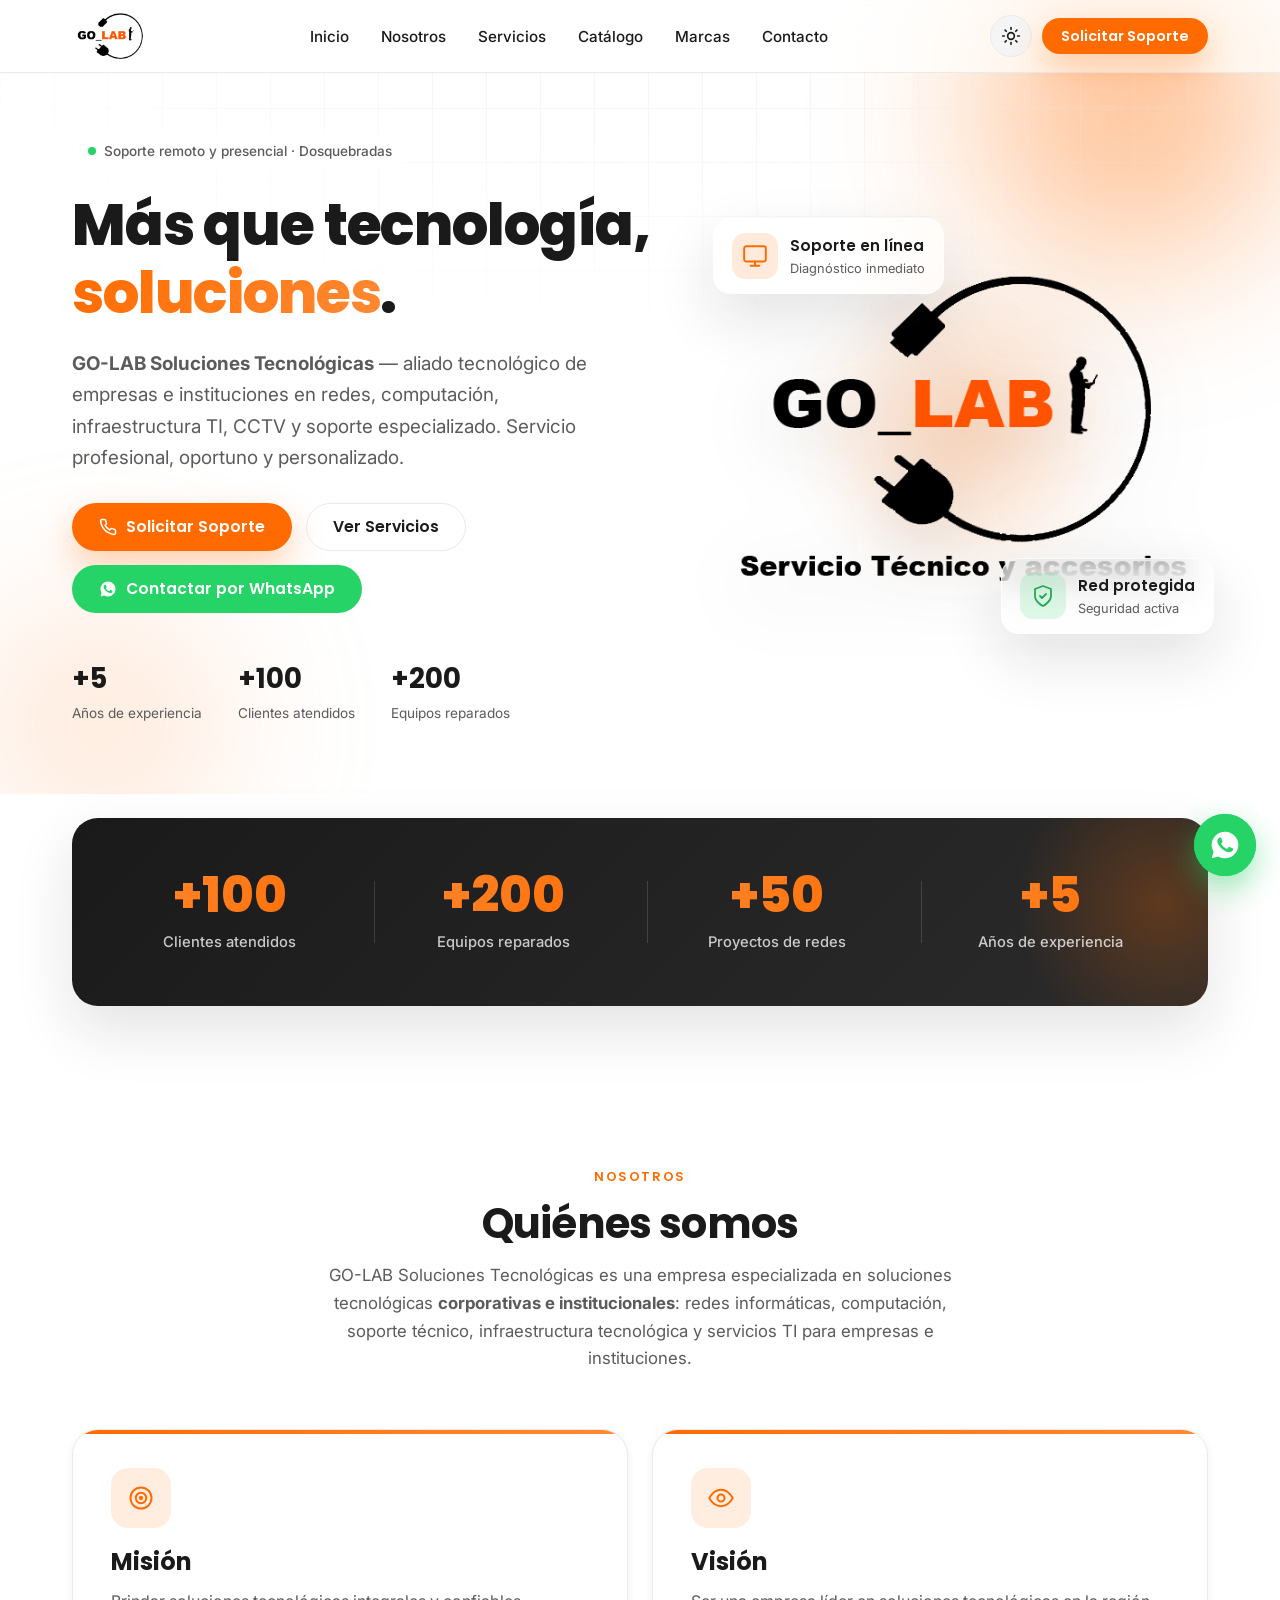
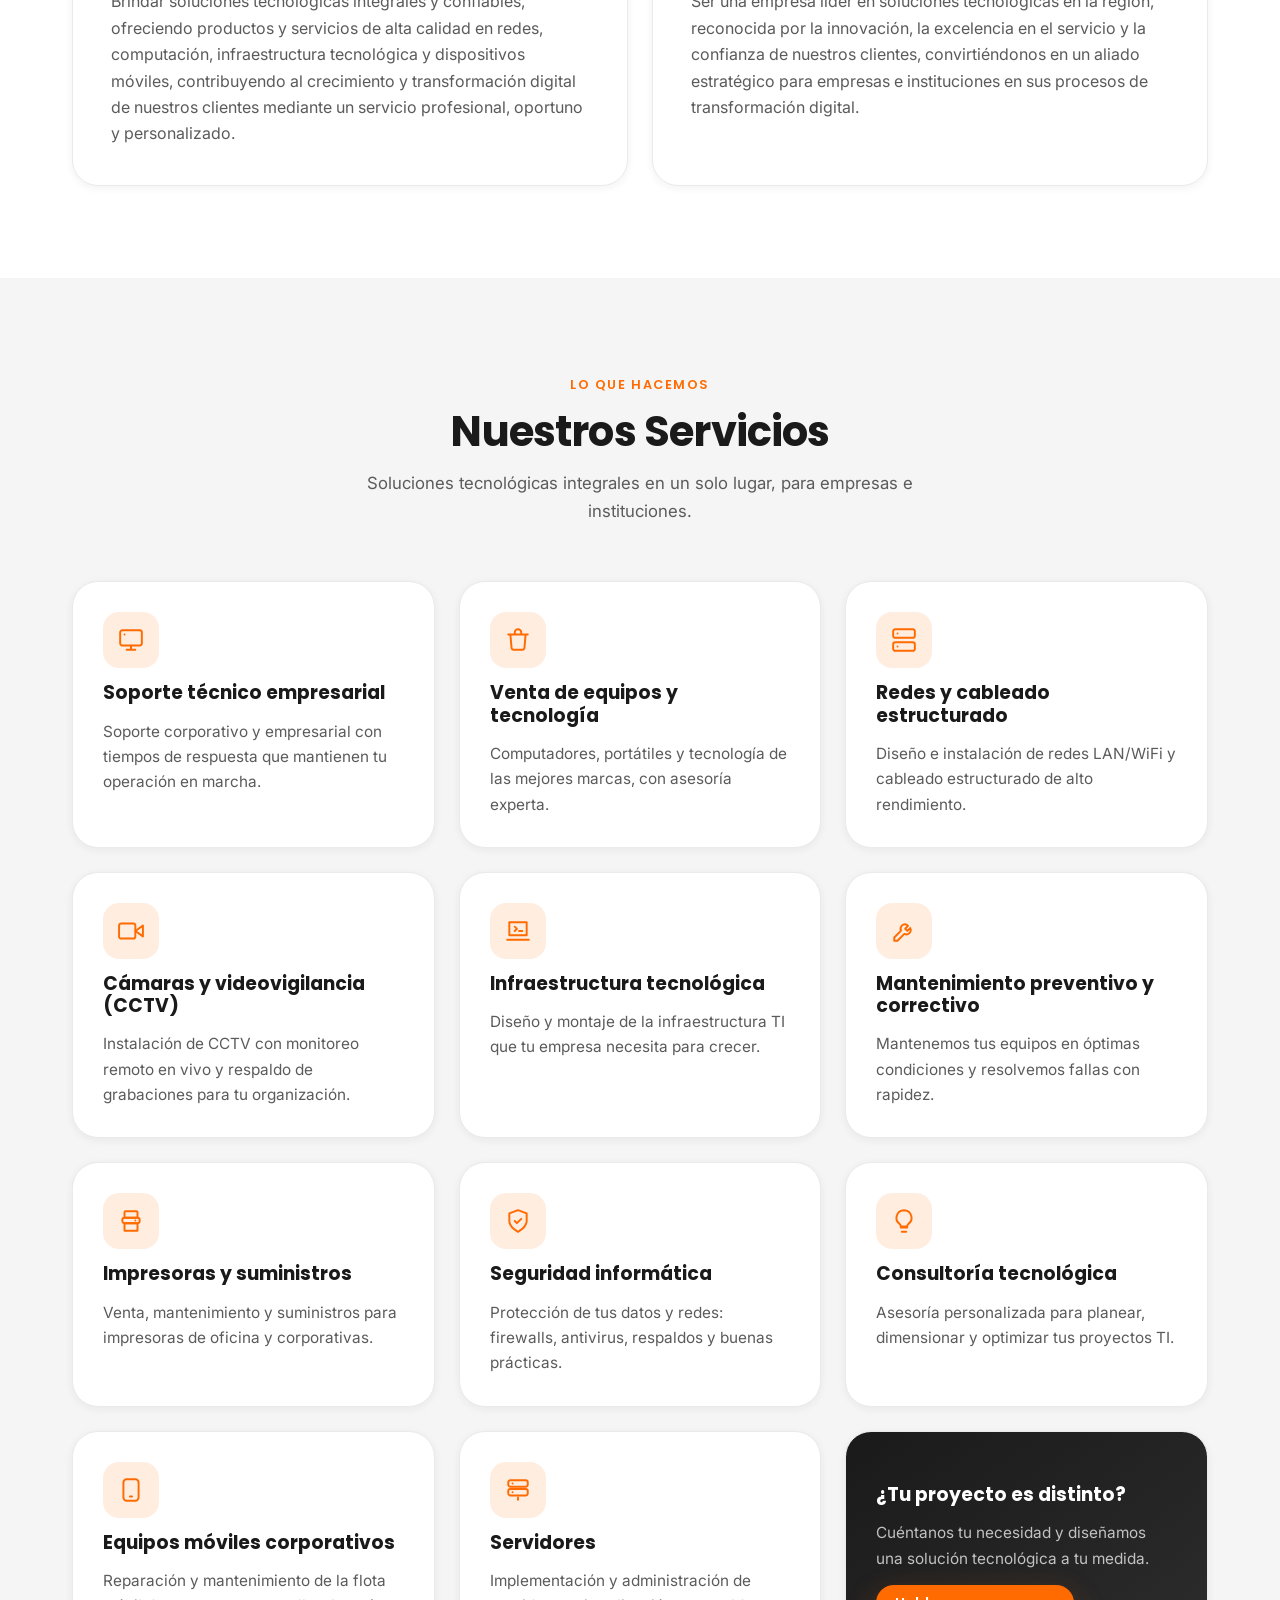
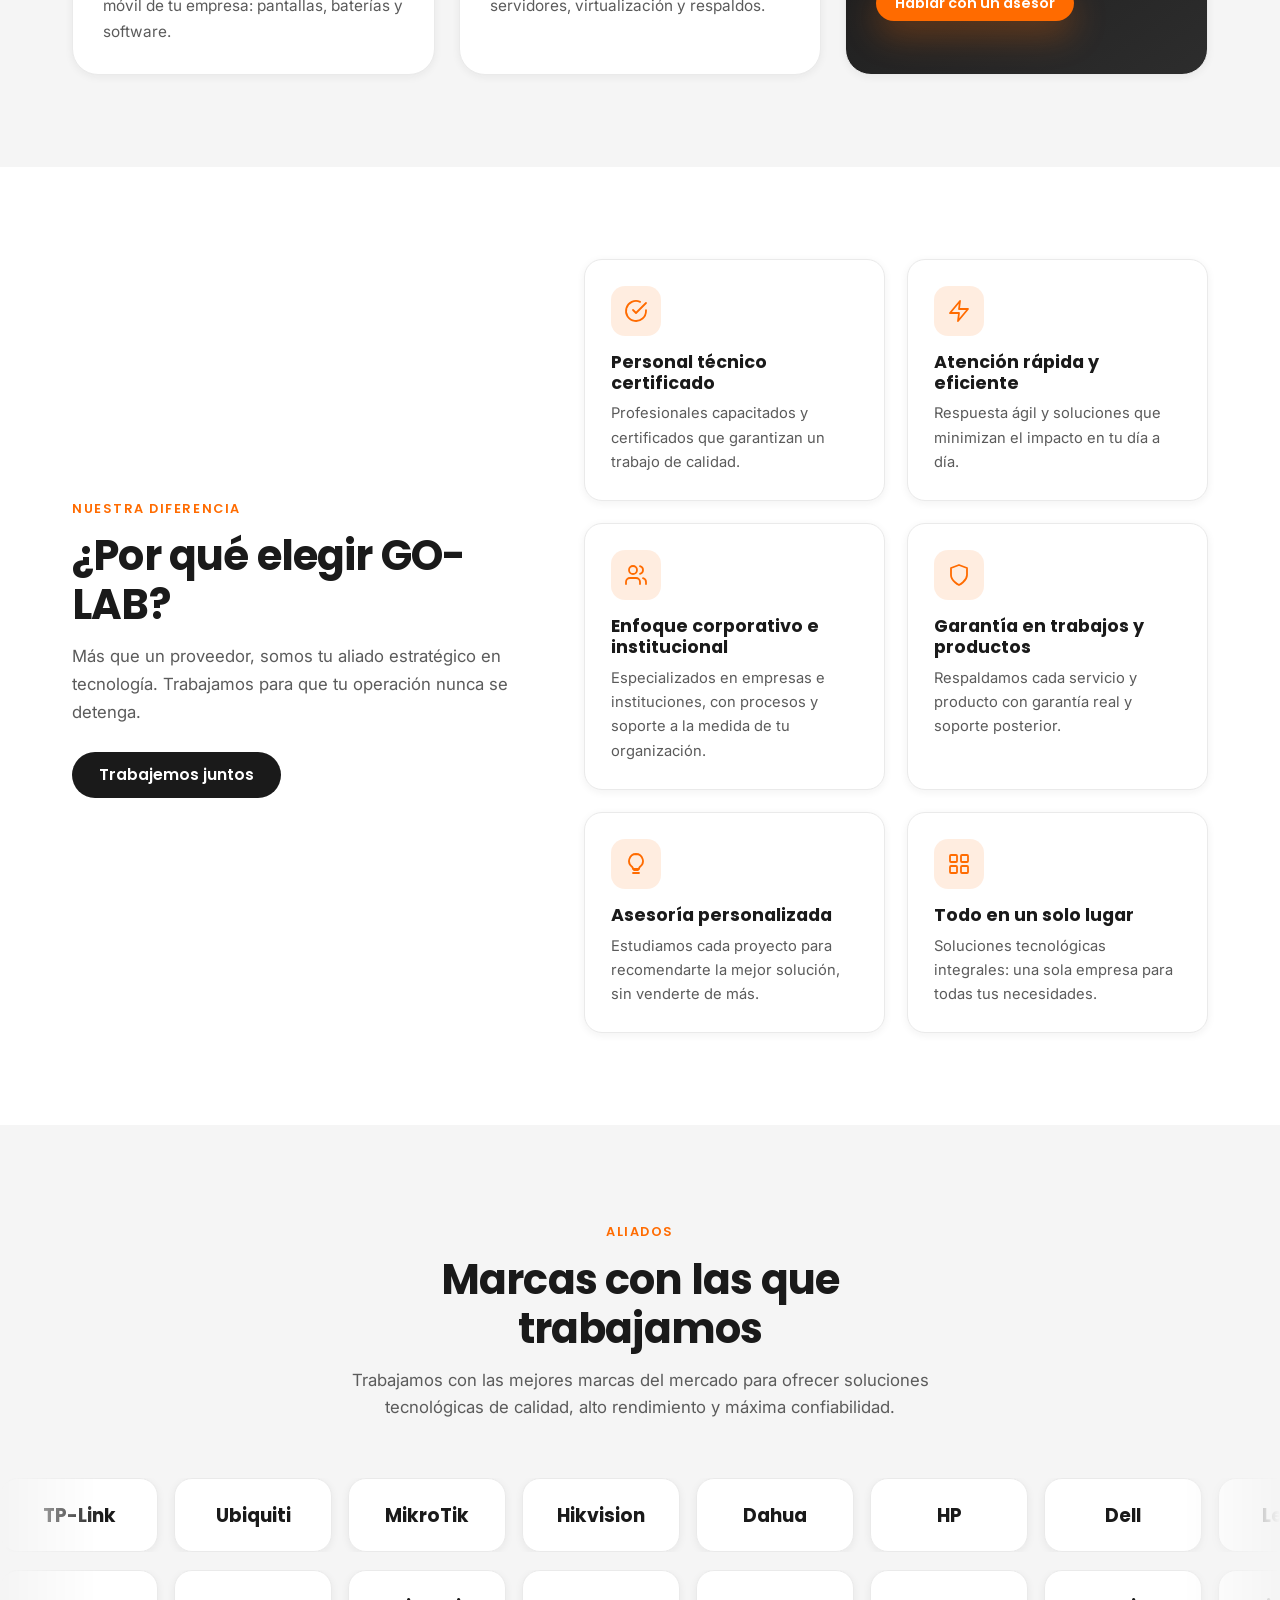
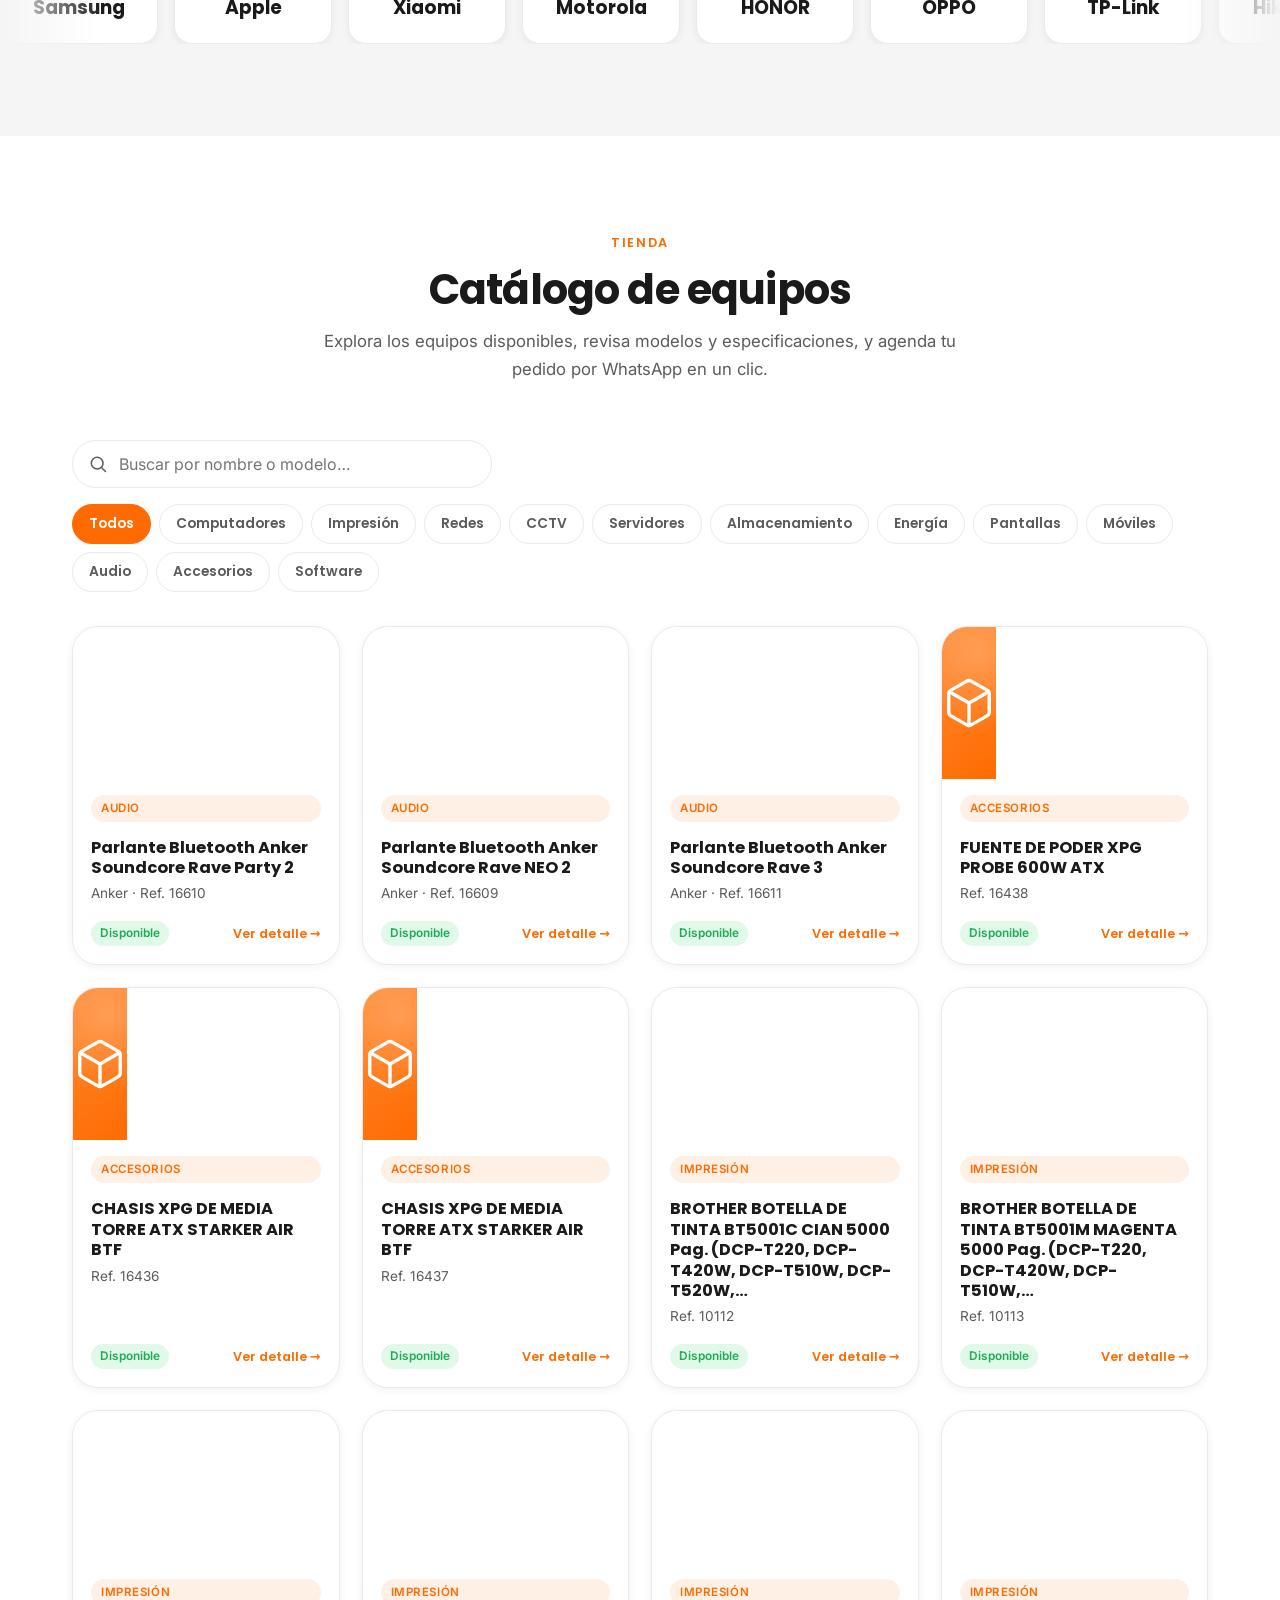
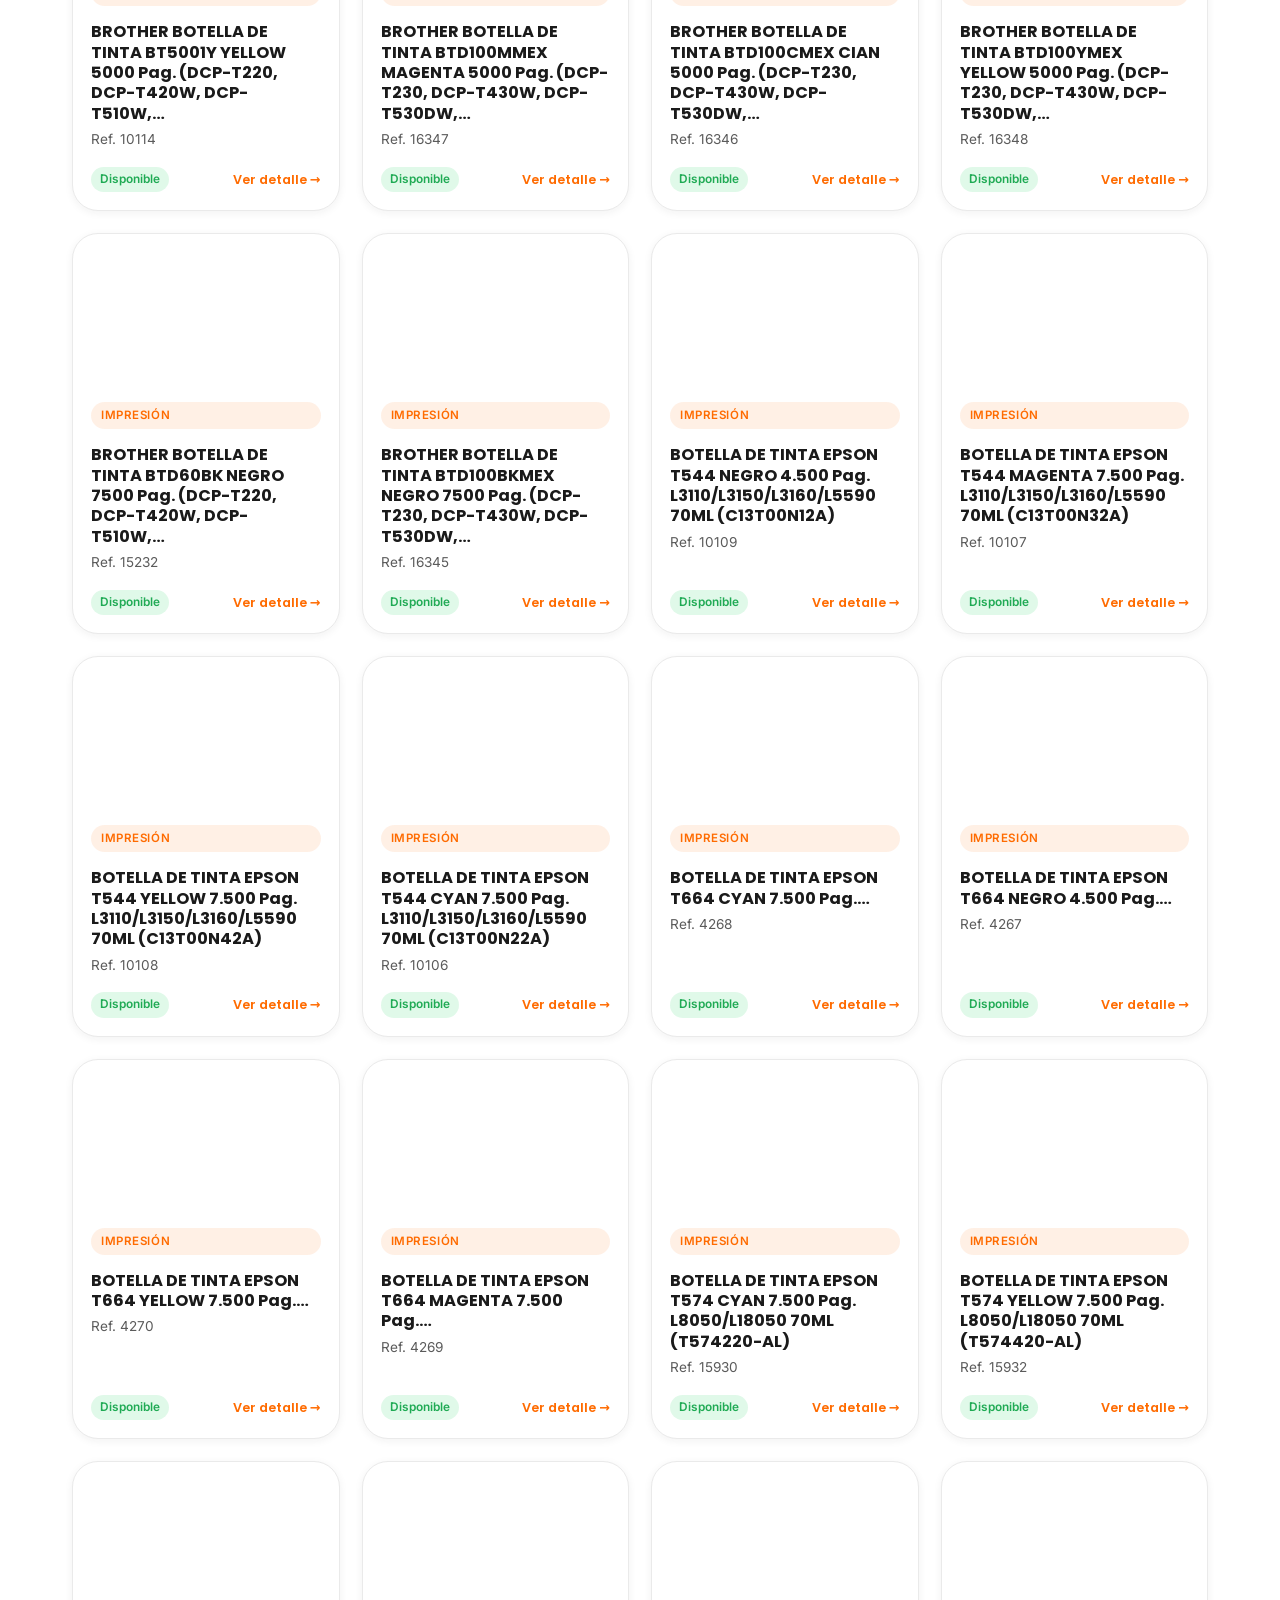
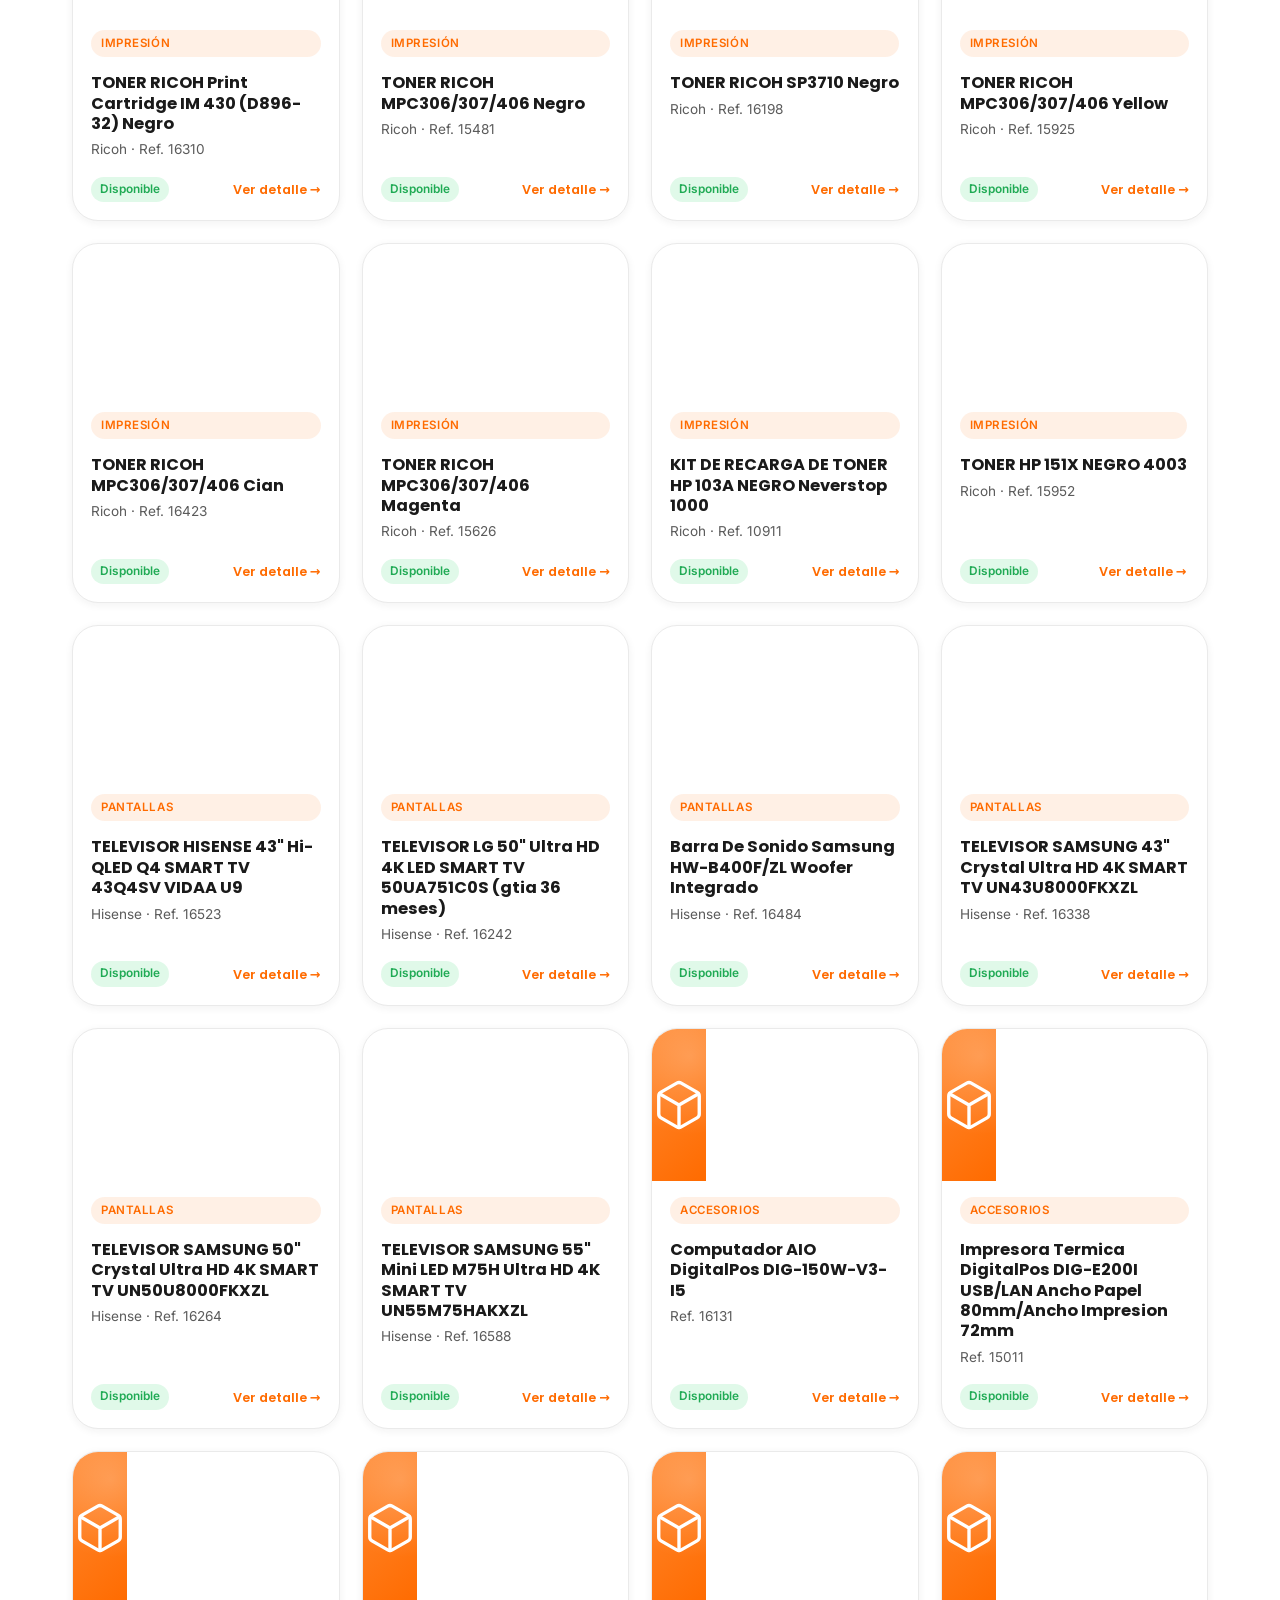
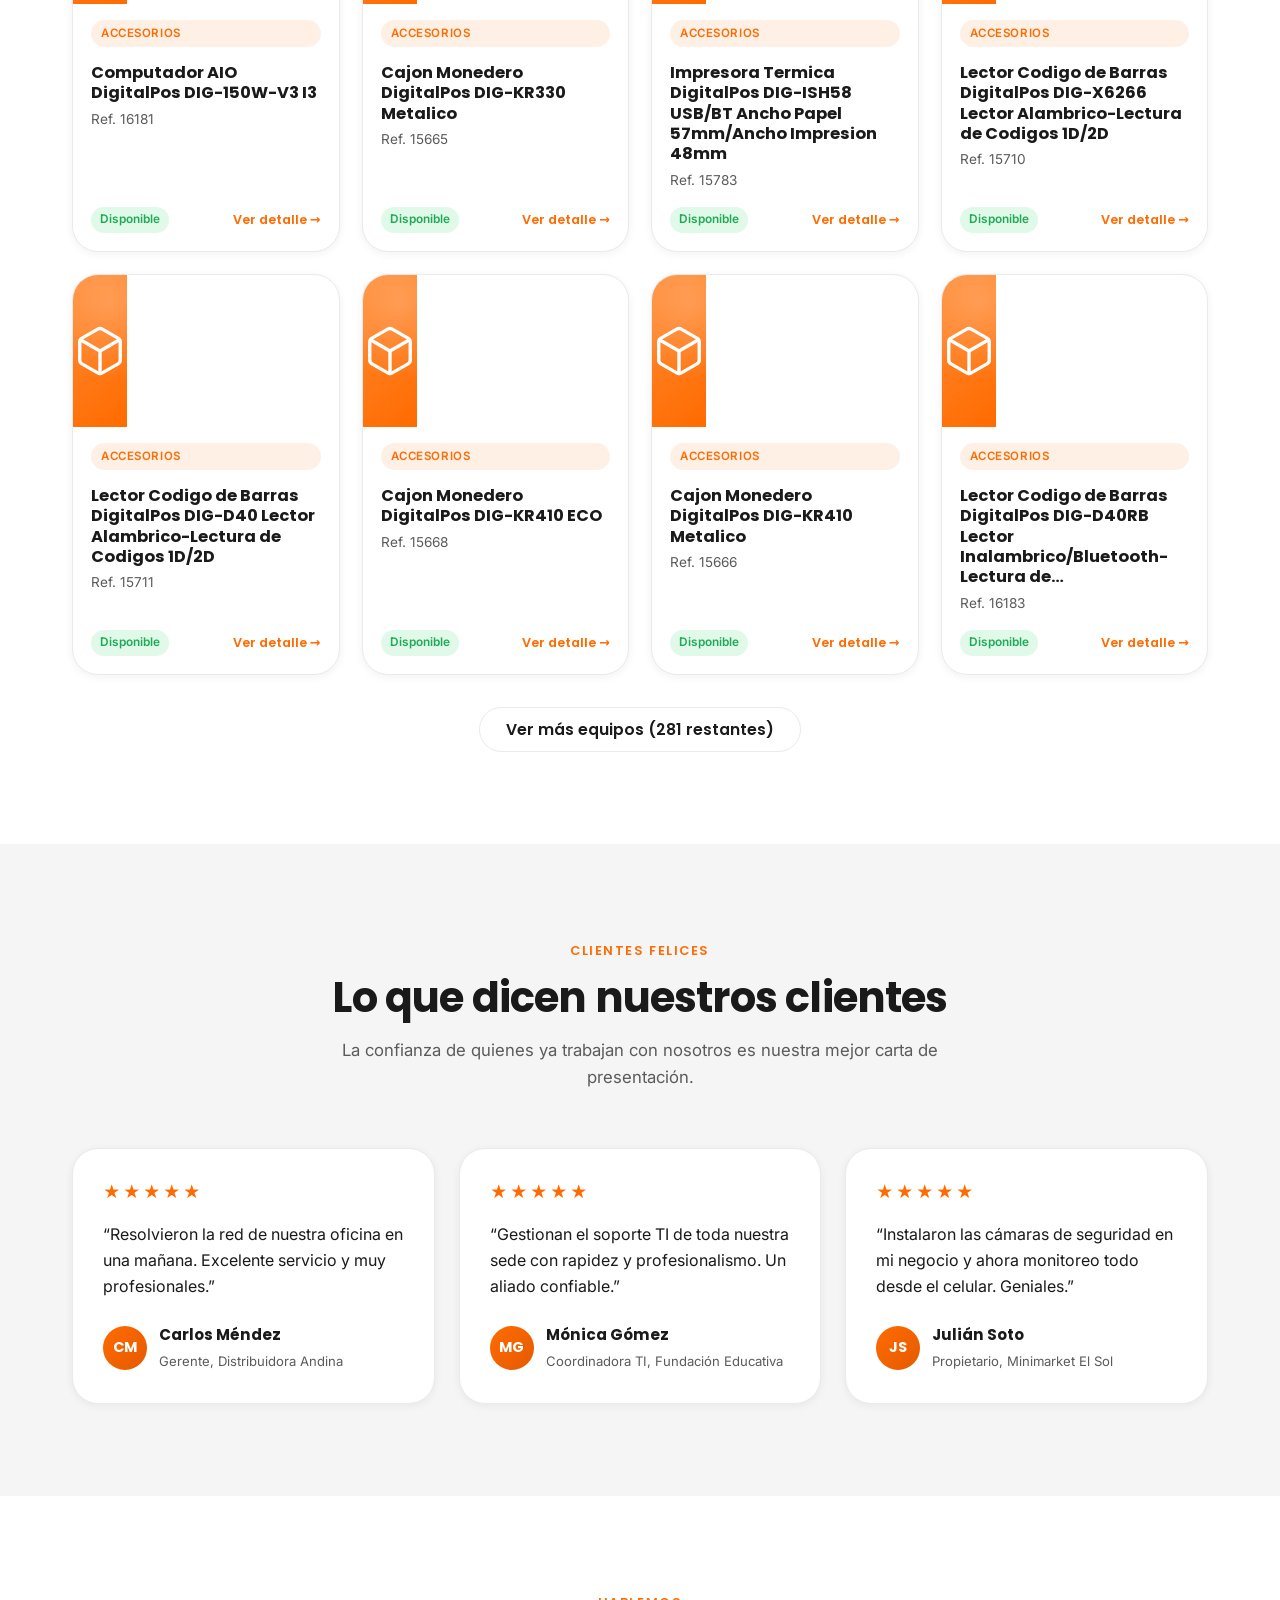
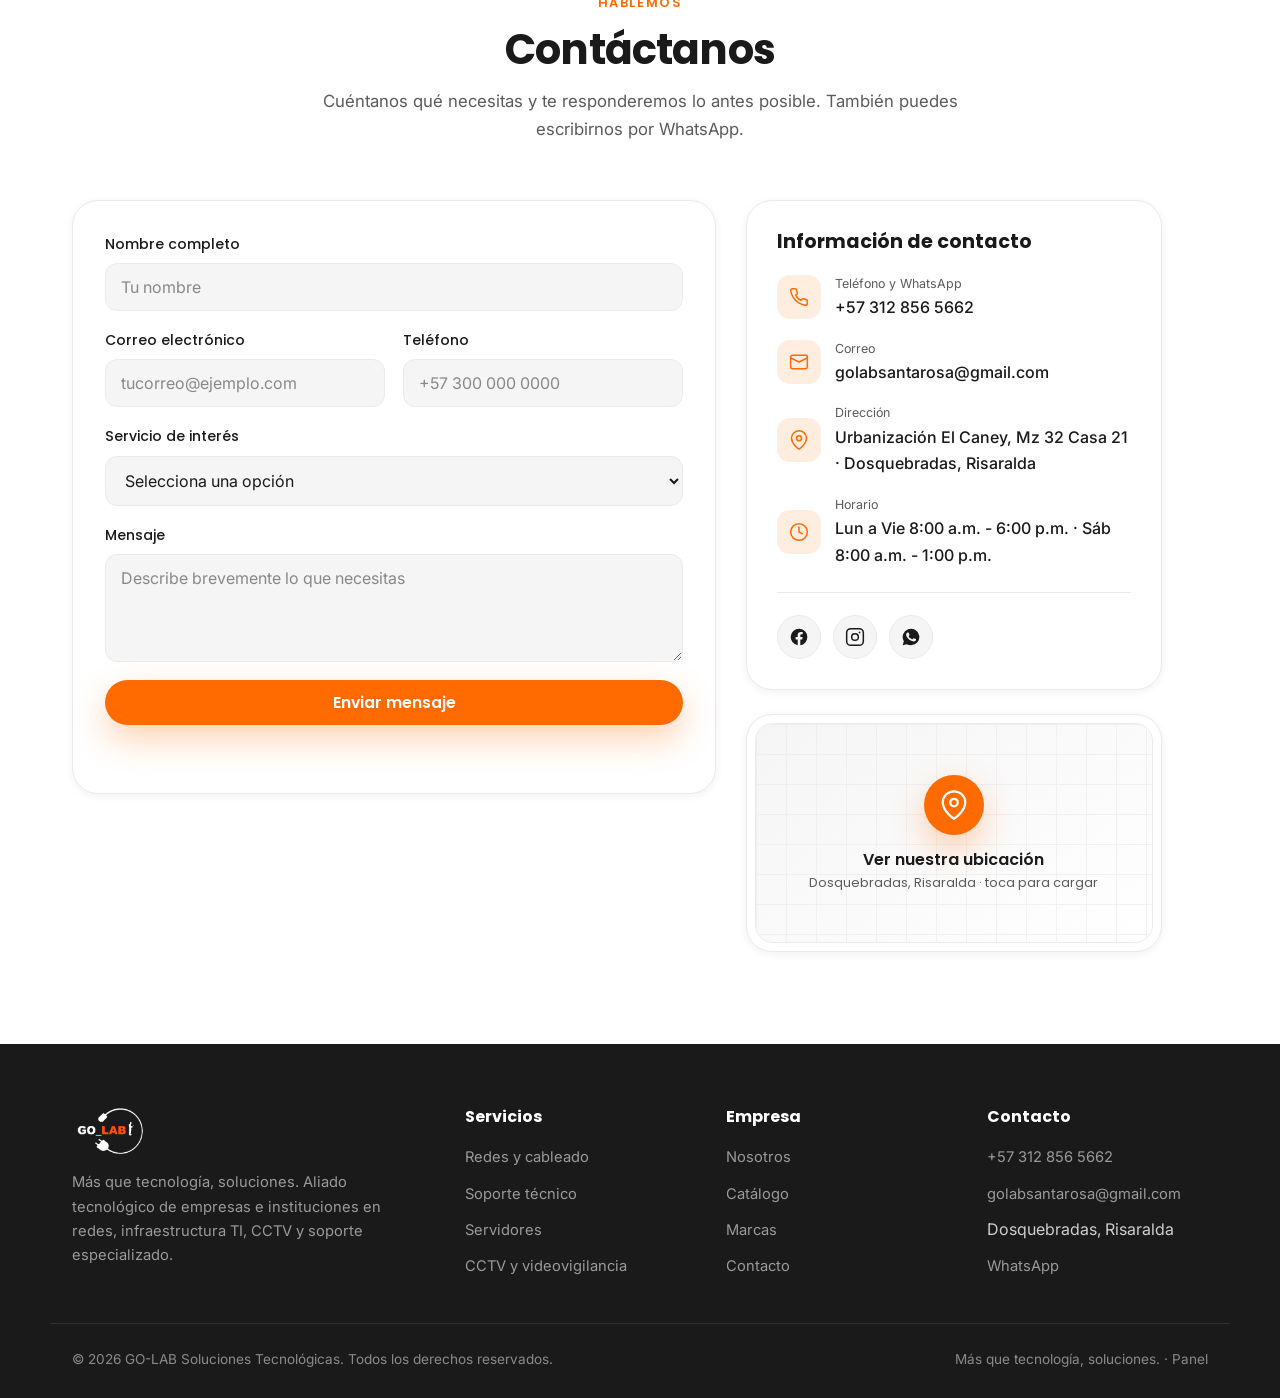
==== commit 76ea0d5f: "Catálogo: 329 productos reales desde lista INTECOM (sin precios) + búsqueda por marca y paginación C" ====
--- a/index.html
+++ b/index.html
@@ -424,6 +424,9 @@
                 </div>
 
                 <div class="catalog-grid" id="catalogGrid" aria-live="polite"></div>
+                <div class="catalog-more" id="catalogMoreWrap" hidden>
+                    <button class="btn btn--ghost" id="catalogMore" type="button">Ver más equipos</button>
+                </div>
                 <p class="catalog-empty" id="catalogEmpty" hidden>No encontramos equipos con esa búsqueda. <a href="https://wa.me/573128565662?text=Hola,%20busco%20un%20equipo%20que%20no%20veo%20en%20el%20catálogo." target="_blank" rel="noopener">Escríbenos</a> y te ayudamos.</p>
             </div>
         </section>
--- a/assets/css/styles.css
+++ b/assets/css/styles.css
@@ -430,6 +430,7 @@
 .catalog-card__stock.is-low { color: var(--orange); background: rgba(255, 107, 0, .12); }
 .catalog-card__stock.is-out { color: #e23b3b; background: rgba(226, 59, 59, .12); }
 .catalog-card__more { font-family: var(--font-head); font-weight: 600; font-size: .8rem; color: var(--orange); }
+.catalog-more { text-align: center; margin-top: 32px; }
 .catalog-empty { text-align: center; color: var(--text-muted); margin-top: 30px; }
 .catalog-empty a { color: var(--orange); font-weight: 600; }
 
